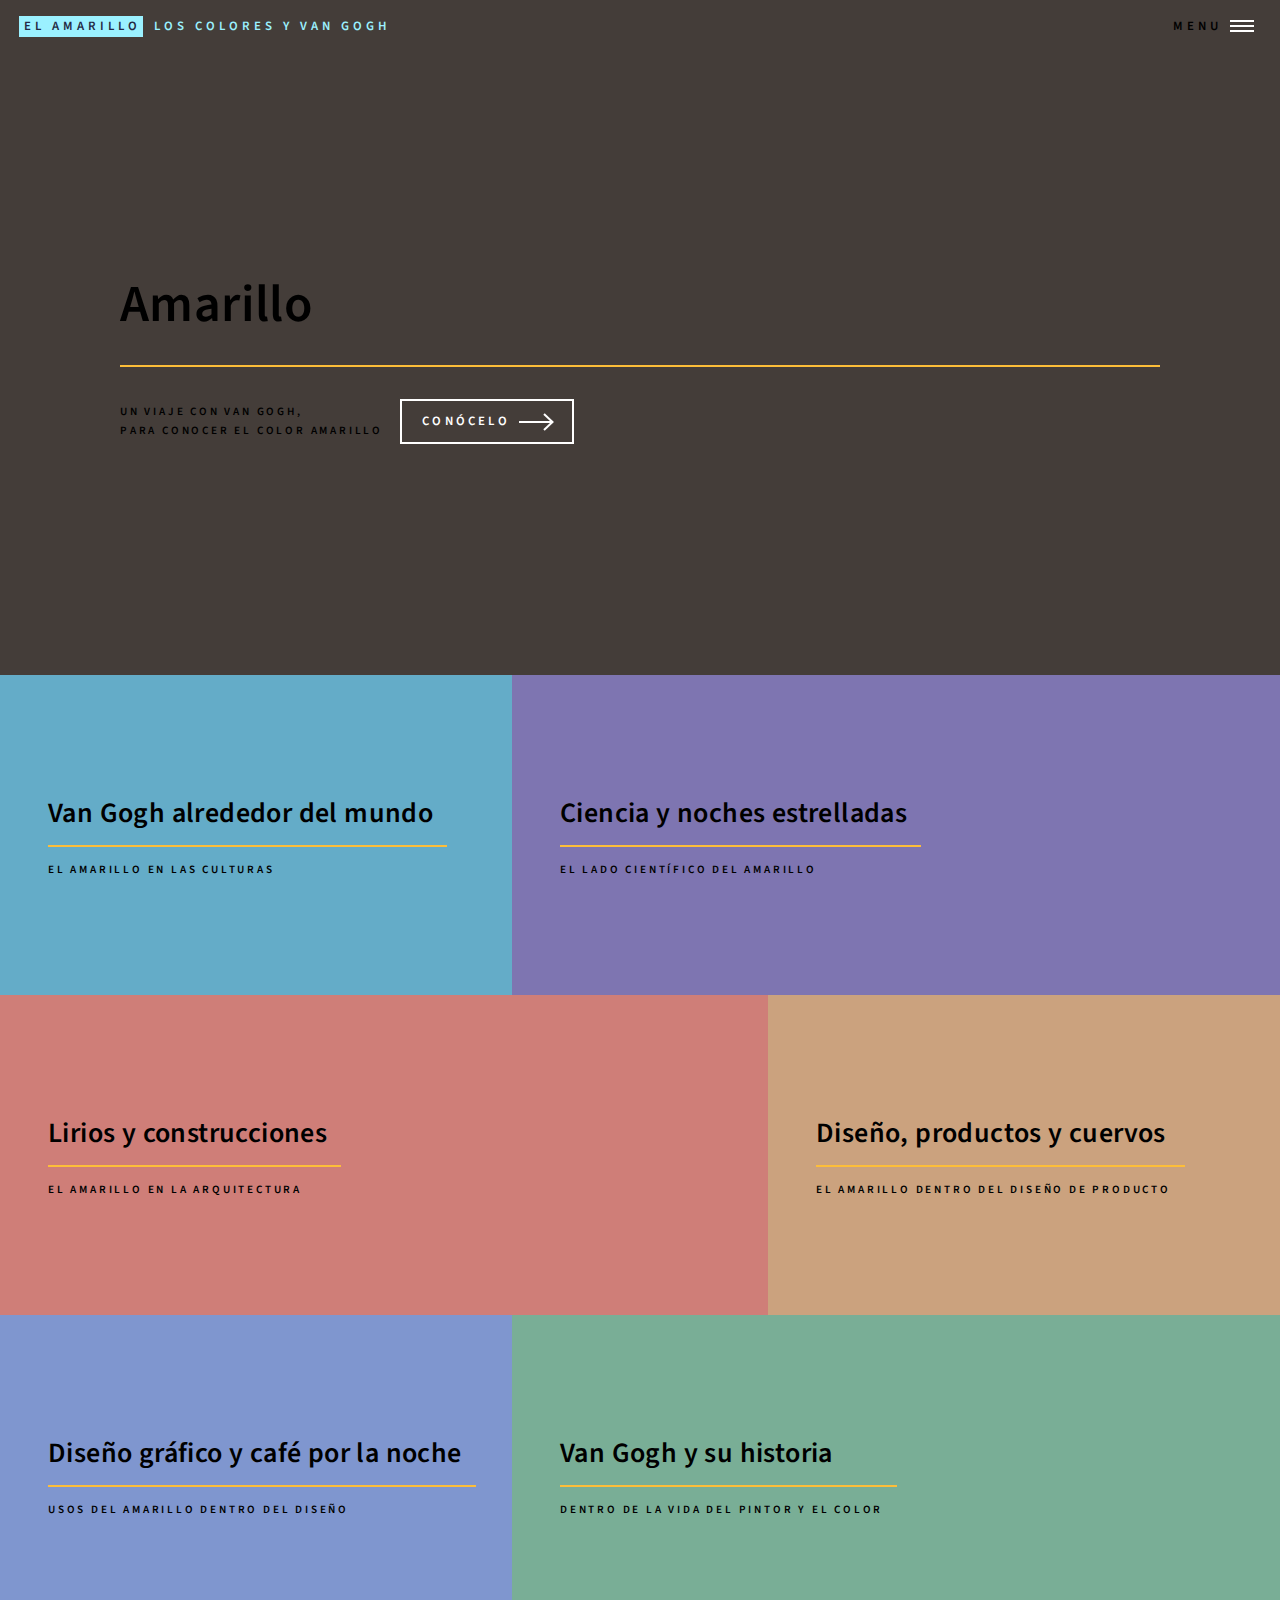
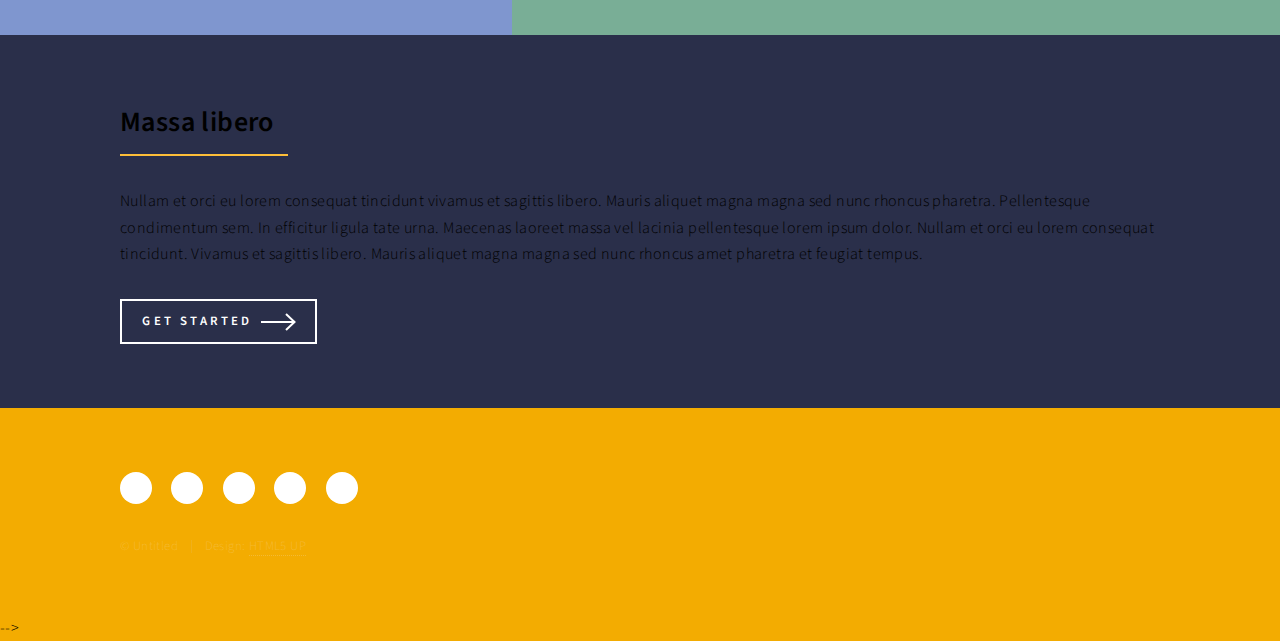
==== index.html @ 5a064a86 "Update index.html" ====
<!DOCTYPE HTML>
<!--
	Forty by HTML5 UP
	html5up.net | @ajlkn
	Free for personal and commercial use under the CCA 3.0 license (html5up.net/license)
-->
<html>
	<head>
		<title>Amarillo</title>
		<meta charset="utf-8" />
		<meta name="viewport" content="width=device-width, initial-scale=1, user-scalable=no" />
		<link rel="stylesheet" href="main.css" />
		<noscript><link rel="stylesheet" href="noscript.css" /></noscript>
	</head>
	<body class="is-preload">

		<!-- Wrapper -->
			<div id="wrapper">

				<!-- Header -->
					<header id="header" class="alt">
						<a href="index.html" class="logo"><strong>El amarillo</strong> <span>los colores y Van Gogh</span></a>
						<nav>
							<a href="#menu">Menu</a>
						</nav>
					</header>

				<!-- Menu -->
					<nav id="menu">
						<ul class="links">
							<li><a href="index.html">Home</a></li>
							<li><a href="landing.html">Landing</a></li>
							<li><a href="generic.html">Generic</a></li>
							<li><a href="elements.html">Elements</a></li>
						</ul>
						<ul class="actions stacked">
							<li><a href="#" class="button primary fit">Get Started</a></li>
							<li><a href="#" class="button fit">Log In</a></li>
						</ul>
					</nav>

				<!-- Banner -->
					<section id="banner" class="major">
						<div class="inner">
							<header class="major">
								<h1>Amarillo</h1>
							</header>
							<div class="content">
								<p>Un viaje con Van Gogh,<br />
								para conocer el color amarillo</p>
								<ul class="actions">
									<li><a href="#one" class="button next scrolly">Con&oacute;celo</a></li>
								</ul>
							</div>
						</div>
					</section>

				<!-- Main -->
					<div id="main">

						<!-- One -->
							<section id="one" class="tiles">
								<article>
									<span class="image">
										<img src="van goh 1.jpg" alt="" />
									</span>
									<header class="major">
										<h3><a href="cultura.html" class="link">Van Gogh alrededor del mundo</a></h3>
										<p>El amarillo en las culturas</p>
									</header>
								</article>
								<article>
									<span class="image">
										<img src="pic02.jpg" alt="" />
									</span>
									<header class="major">
										<h3><a href="landing.html" class="link">Ciencia y noches estrelladas</a></h3>
										<p>El lado científico del amarillo</p>
									</header>
								</article>
								<article>
									<span class="image">
										<img src="pic03.jpg" alt="" />
									</span>
									<header class="major">
										<h3><a href="arquitectura.html" class="link">Lirios y construcciones</a></h3>
										<p>El amarillo en la arquitectura</p>
									</header>
								</article>
								<article>
									<span class="image">
										<img src="images/pic04.jpg" alt="" />
									</span>
									<header class="major">
										<h3><a href="landing.html" class="link">Diseño, productos y cuervos</a></h3>
										<p>El amarillo dentro del diseño de producto</p>
									</header>
								</article>
								<article>
									<span class="image">
										<img src="van goh 1.jpg" alt="" />
									</span>
									<header class="major">
										<h3><a href="landing.html" class="link">Diseño gr&aacute;fico y caf&eacute; por la noche</a></h3>
										<p>Usos del amarillo dentro del diseño</p>
									</header>
								</article>
								<article>
									<span class="image">
										<img src="pic06.jpg" alt="" />
									</span>
									<header class="major">
										<h3><a href="landing.html" class="link">Van Gogh y su historia</a></h3>
										<p>Dentro de la vida del pintor y el color</p>
									</header>
								</article>
							</section>

						<!-- Two -->
							<section id="two">
								<div class="inner">
									<header class="major">
										<h2>Massa libero</h2>
									</header>
									<p>Nullam et orci eu lorem consequat tincidunt vivamus et sagittis libero. Mauris aliquet magna magna sed nunc rhoncus pharetra. Pellentesque condimentum sem. In efficitur ligula tate urna. Maecenas laoreet massa vel lacinia pellentesque lorem ipsum dolor. Nullam et orci eu lorem consequat tincidunt. Vivamus et sagittis libero. Mauris aliquet magna magna sed nunc rhoncus amet pharetra et feugiat tempus.</p>
									<ul class="actions">
										<li><a href="landing.html" class="button next">Get Started</a></li>
									</ul>
								</div>
							</section>

					</div>

				<!-- Contact 
					<section id="contact">
						<div class="inner">
							<section>
								<form method="post" action="#">
									<div class="fields">
										<div class="field half">
											<label for="name">Name</label>
											<input type="text" name="name" id="name" />
										</div>
										<div class="field half">
											<label for="email">Email</label>
											<input type="text" name="email" id="email" />
										</div>
										<div class="field">
											<label for="message">Message</label>
											<textarea name="message" id="message" rows="6"></textarea>
										</div>
									</div>
									<ul class="actions">
										<li><input type="submit" value="Send Message" class="primary" /></li>
										<li><input type="reset" value="Clear" /></li>
									</ul>
								</form>
							</section>
							<section class="split">
								<section>
									<div class="contact-method">
										<span class="icon solid alt fa-envelope"></span>
										<h3>Email</h3>
										<a href="#">information@untitled.tld</a>
									</div>
								</section>
								<section>
									<div class="contact-method">
										<span class="icon solid alt fa-phone"></span>
										<h3>Phone</h3>
										<span>(000) 000-0000 x12387</span>
									</div>
								</section>
								<section>
									<div class="contact-method">
										<span class="icon solid alt fa-home"></span>
										<h3>Address</h3>
										<span>1234 Somewhere Road #5432<br />
										Nashville, TN 00000<br />
										United States of America</span>
									</div>
								</section>
							</section>
						</div>
					</section>

				<!-- Footer -->
					<footer id="footer">
						<div class="inner">
							<ul class="icons">
								<li><a href="#" class="icon brands alt fa-twitter"><span class="label">Twitter</span></a></li>
								<li><a href="#" class="icon brands alt fa-facebook-f"><span class="label">Facebook</span></a></li>
								<li><a href="#" class="icon brands alt fa-instagram"><span class="label">Instagram</span></a></li>
								<li><a href="#" class="icon brands alt fa-github"><span class="label">GitHub</span></a></li>
								<li><a href="#" class="icon brands alt fa-linkedin-in"><span class="label">LinkedIn</span></a></li>
							</ul>
							<ul class="copyright">
								<li>&copy; Untitled</li><li>Design: <a href="https://html5up.net">HTML5 UP</a></li>
							</ul>
						</div>
					</footer>

			</div> -->

		<!-- Scripts -->
			<script src="jquery.min.js"></script>
			<script src="jquery.scrolly.min.js"></script>
			<script src="jquery.scrollex.min.js"></script>
			<script src="browser.min.js"></script>
			<script src="breakpoints.min.js"></script>
			<script src="util.js"></script>
			<script src="main.js"></script>

	</body>
</html>
---- main.css ----
@import url(fontawesome-all.min.css);
@import url("https://fonts.googleapis.com/css?family=Source+Sans+Pro:300,300italic,600,600italic");

/*
	Forty by HTML5 UP
	html5up.net | @ajlkn
	Free for personal and commercial use under the CCA 3.0 license (html5up.net/license)
*/

html, body, div, span, applet, object,
iframe, h1, h2, h3, h4, h5, h6, p, blockquote,
pre, a, abbr, acronym, address, big, cite,
code, del, dfn, em, img, ins, kbd, q, s, samp,
small, strike, strong, sub, sup, tt, var, b,
u, i, center, dl, dt, dd, ol, ul, li, fieldset,
form, label, legend, table, caption, tbody,
tfoot, thead, tr, th, td, article, aside,
canvas, details, embed, figure, figcaption,
footer, header, hgroup, menu, nav, output, ruby,
section, summary, time, mark, audio, video {
	margin: 0;
	padding: 0;
	border: 0;
	font-size: 100%;
	font: inherit;
	vertical-align: baseline;}

article, aside, details, figcaption, figure,
footer, header, hgroup, menu, nav, section {
	display: block;}

body {
	line-height: 1;
}

ol, ul {
	list-style: none;
}

blockquote, q {
	quotes: none;
}

	blockquote:before, blockquote:after, q:before, q:after {
		content: '';
		content: none;
	}

table {
	border-collapse: collapse;
	border-spacing: 0;
}

body {
	-webkit-text-size-adjust: none;
}

mark {
	background-color: transparent;
	color: inherit;
}

input::-moz-focus-inner {
	border: 0;
	padding: 0;
}

input, select, textarea {
	-moz-appearance: none;
	-webkit-appearance: none;
	-ms-appearance: none;
	appearance: none;
}

/* Basic */

	@-ms-viewport {
		width: device-width;
	}

	body {
		-ms-overflow-style: scrollbar;
	}

	@media screen and (max-width: 480px) {

		html, body {
			min-width: 320px;
		}

	}

	html {
		box-sizing: border-box;
	}

	*, *:before, *:after {
		box-sizing: inherit;
	}

	body {
		background: #f3ac01;
	}

		body.is-preload *, body.is-preload *:before, body.is-preload *:after {
			-moz-animation: none !important;
			-webkit-animation: none !important;
			-ms-animation: none !important;
			animation: none !important;
			-moz-transition: none !important;
			-webkit-transition: none !important;
			-ms-transition: none !important;
			transition: none !important;
		}

/* Type */

	body, input, select, textarea {
		color: #000000;
		font-family: "Source Sans Pro", Helvetica, sans-serif;
		font-size: 17pt;
		font-weight: 300;
		letter-spacing: 0.025em;
		line-height: 1.65;
	}

		@media screen and (max-width: 1680px) {

			body, input, select, textarea {
				font-size: 14pt;
			}

		}

		@media screen and (max-width: 1280px) {

			body, input, select, textarea {
				font-size: 12pt;
			}

		}

		@media screen and (max-width: 360px) {

			body, input, select, textarea {
				font-size: 11pt;
			}

		}

	a {
		-moz-transition: color 0.2s ease-in-out, border-bottom-color 0.2s ease-in-out;
		-webkit-transition: color 0.2s ease-in-out, border-bottom-color 0.2s ease-in-out;
		-ms-transition: color 0.2s ease-in-out, border-bottom-color 0.2s ease-in-out;
		transition: color 0.2s ease-in-out, border-bottom-color 0.2s ease-in-out;
		border-bottom: dotted 1px;
		color: inherit;
		text-decoration: none;
	}

		a:hover {
			border-bottom-color: transparent;
			color: #9bf1ff !important;
		}

		a:active {
			color: #53e3fb !important;
		}

	strong, b {
		color: #000000;
		font-weight: 600;
	}

	em, i {
		font-style: italic;
	}

	p {
		margin: 0 0 2em 0;
	}

	h1, h2, h3, h4, h5, h6 {
		color: #000000;
		font-weight: 600;
		line-height: 1.65;
		margin: 0 0 1em 0;
	}

		h1 a, h2 a, h3 a, h4 a, h5 a, h6 a {
			color: inherit;
			border-bottom: 0;
		}

	h1 {
		font-size: 2.5em;
	}

	h2 {
		font-size: 1.75em;
	}

	h3 {
		font-size: 1.35em;
	}

	h4 {
		font-size: 1.1em;
	}

	h5 {
		font-size: 0.9em;
	}

	h6 {
		font-size: 0.7em;
	}

	@media screen and (max-width: 736px) {

		h1 {
			font-size: 2em;
		}

		h2 {
			font-size: 1.5em;
		}

		h3 {
			font-size: 1.25em;
		}

	}

	sub {
		font-size: 0.8em;
		position: relative;
		top: 0.5em;
	}

	sup {
		font-size: 0.8em;
		position: relative;
		top: -0.5em;
	}

	blockquote {
		border-left: solid 4px rgba(212, 212, 255, 0.1);
		font-style: italic;
		margin: 0 0 2em 0;
		padding: 0.5em 0 0.5em 2em;
	}

	code {
		background: #ffee32;
		font-family: "Courier New", monospace;
		font-size: 0.9em;
		margin: 0 0.25em;
		padding: 0.25em 0.65em;
	}

	pre {
		-webkit-overflow-scrolling: touch;
		font-family: "Courier New", monospace;
		font-size: 0.9em;
		margin: 0 0 2em 0;
	}

		pre code {
			display: block;
			line-height: 1.75;
			padding: 1em 1.5em;
			overflow-x: auto;
		}

	hr {
		border: 0;
		border-bottom: #000000;
		margin: 2em 0;
	}

		hr.major {
			margin: 3em 0;
		}

	.align-left {
		text-align: left;
	}

	.align-center {
		text-align: center;
	}

	.align-right {
		text-align: right;
	}

/* Row */

	.row {
		display: flex;
		flex-wrap: wrap;
		box-sizing: border-box;
		align-items: stretch;
	}

		.row > * {
			box-sizing: border-box;
		}

		.row.gtr-uniform > * > :last-child {
			margin-bottom: 0;
		}

		.row.aln-left {
			justify-content: flex-start;
		}

		.row.aln-center {
			justify-content: center;
		}

		.row.aln-right {
			justify-content: flex-end;
		}

		.row.aln-top {
			align-items: flex-start;
		}

		.row.aln-middle {
			align-items: center;
		}

		.row.aln-bottom {
			align-items: flex-end;
		}

		.row > .imp {
			order: -1;
		}

		.row > .col-1 {
			width: 8.33333%;
		}

		.row > .off-1 {
			margin-left: 8.33333%;
		}

		.row > .col-2 {
			width: 16.66667%;
		}

		.row > .off-2 {
			margin-left: 16.66667%;
		}

		.row > .col-3 {
			width: 25%;
		}

		.row > .off-3 {
			margin-left: 25%;
		}

		.row > .col-4 {
			width: 33.33333%;
		}

		.row > .off-4 {
			margin-left: 33.33333%;
		}

		.row > .col-5 {
			width: 41.66667%;
		}

		.row > .off-5 {
			margin-left: 41.66667%;
		}

		.row > .col-6 {
			width: 50%;
		}

		.row > .off-6 {
			margin-left: 50%;
		}

		.row > .col-7 {
			width: 58.33333%;
		}

		.row > .off-7 {
			margin-left: 58.33333%;
		}

		.row > .col-8 {
			width: 66.66667%;
		}

		.row > .off-8 {
			margin-left: 66.66667%;
		}

		.row > .col-9 {
			width: 75%;
		}

		.row > .off-9 {
			margin-left: 75%;
		}

		.row > .col-10 {
			width: 83.33333%;
		}

		.row > .off-10 {
			margin-left: 83.33333%;
		}

		.row > .col-11 {
			width: 91.66667%;
		}

		.row > .off-11 {
			margin-left: 91.66667%;
		}

		.row > .col-12 {
			width: 100%;
		}

		.row > .off-12 {
			margin-left: 100%;
		}

		.row.gtr-0 {
			margin-top: 0;
			margin-left: 0em;
		}

			.row.gtr-0 > * {
				padding: 0 0 0 0em;
			}

			.row.gtr-0.gtr-uniform {
				margin-top: 0em;
			}

				.row.gtr-0.gtr-uniform > * {
					padding-top: 0em;
				}

		.row.gtr-25 {
			margin-top: 0;
			margin-left: -0.5em;
		}

			.row.gtr-25 > * {
				padding: 0 0 0 0.5em;
			}

			.row.gtr-25.gtr-uniform {
				margin-top: -0.5em;
			}

				.row.gtr-25.gtr-uniform > * {
					padding-top: 0.5em;
				}

		.row.gtr-50 {
			margin-top: 0;
			margin-left: -1em;
		}

			.row.gtr-50 > * {
				padding: 0 0 0 1em;
			}

			.row.gtr-50.gtr-uniform {
				margin-top: -1em;
			}

				.row.gtr-50.gtr-uniform > * {
					padding-top: 1em;
				}

		.row {
			margin-top: 0;
			margin-left: -2em;
		}

			.row > * {
				padding: 0 0 0 2em;
			}

			.row.gtr-uniform {
				margin-top: -2em;
			}

				.row.gtr-uniform > * {
					padding-top: 2em;
				}

		.row.gtr-150 {
			margin-top: 0;
			margin-left: -3em;
		}

			.row.gtr-150 > * {
				padding: 0 0 0 3em;
			}

			.row.gtr-150.gtr-uniform {
				margin-top: -3em;
			}

				.row.gtr-150.gtr-uniform > * {
					padding-top: 3em;
				}

		.row.gtr-200 {
			margin-top: 0;
			margin-left: -4em;
		}

			.row.gtr-200 > * {
				padding: 0 0 0 4em;
			}

			.row.gtr-200.gtr-uniform {
				margin-top: -4em;
			}

				.row.gtr-200.gtr-uniform > * {
					padding-top: 4em;
				}

		@media screen and (max-width: 1680px) {

			.row {
				display: flex;
				flex-wrap: wrap;
				box-sizing: border-box;
				align-items: stretch;
			}

				.row > * {
					box-sizing: border-box;
				}

				.row.gtr-uniform > * > :last-child {
					margin-bottom: 0;
				}

				.row.aln-left {
					justify-content: flex-start;
				}

				.row.aln-center {
					justify-content: center;
				}

				.row.aln-right {
					justify-content: flex-end;
				}

				.row.aln-top {
					align-items: flex-start;
				}

				.row.aln-middle {
					align-items: center;
				}

				.row.aln-bottom {
					align-items: flex-end;
				}

				.row > .imp-xlarge {
					order: -1;
				}

				.row > .col-1-xlarge {
					width: 8.33333%;
				}

				.row > .off-1-xlarge {
					margin-left: 8.33333%;
				}

				.row > .col-2-xlarge {
					width: 16.66667%;
				}

				.row > .off-2-xlarge {
					margin-left: 16.66667%;
				}

				.row > .col-3-xlarge {
					width: 25%;
				}

				.row > .off-3-xlarge {
					margin-left: 25%;
				}

				.row > .col-4-xlarge {
					width: 33.33333%;
				}

				.row > .off-4-xlarge {
					margin-left: 33.33333%;
				}

				.row > .col-5-xlarge {
					width: 41.66667%;
				}

				.row > .off-5-xlarge {
					margin-left: 41.66667%;
				}

				.row > .col-6-xlarge {
					width: 50%;
				}

				.row > .off-6-xlarge {
					margin-left: 50%;
				}

				.row > .col-7-xlarge {
					width: 58.33333%;
				}

				.row > .off-7-xlarge {
					margin-left: 58.33333%;
				}

				.row > .col-8-xlarge {
					width: 66.66667%;
				}

				.row > .off-8-xlarge {
					margin-left: 66.66667%;
				}

				.row > .col-9-xlarge {
					width: 75%;
				}

				.row > .off-9-xlarge {
					margin-left: 75%;
				}

				.row > .col-10-xlarge {
					width: 83.33333%;
				}

				.row > .off-10-xlarge {
					margin-left: 83.33333%;
				}

				.row > .col-11-xlarge {
					width: 91.66667%;
				}

				.row > .off-11-xlarge {
					margin-left: 91.66667%;
				}

				.row > .col-12-xlarge {
					width: 100%;
				}

				.row > .off-12-xlarge {
					margin-left: 100%;
				}

				.row.gtr-0 {
					margin-top: 0;
					margin-left: 0em;
				}

					.row.gtr-0 > * {
						padding: 0 0 0 0em;
					}

					.row.gtr-0.gtr-uniform {
						margin-top: 0em;
					}

						.row.gtr-0.gtr-uniform > * {
							padding-top: 0em;
						}

				.row.gtr-25 {
					margin-top: 0;
					margin-left: -0.5em;
				}

					.row.gtr-25 > * {
						padding: 0 0 0 0.5em;
					}

					.row.gtr-25.gtr-uniform {
						margin-top: -0.5em;
					}

						.row.gtr-25.gtr-uniform > * {
							padding-top: 0.5em;
						}

				.row.gtr-50 {
					margin-top: 0;
					margin-left: -1em;
				}

					.row.gtr-50 > * {
						padding: 0 0 0 1em;
					}

					.row.gtr-50.gtr-uniform {
						margin-top: -1em;
					}

						.row.gtr-50.gtr-uniform > * {
							padding-top: 1em;
						}

				.row {
					margin-top: 0;
					margin-left: -2em;
				}

					.row > * {
						padding: 0 0 0 2em;
					}

					.row.gtr-uniform {
						margin-top: -2em;
					}

						.row.gtr-uniform > * {
							padding-top: 2em;
						}

				.row.gtr-150 {
					margin-top: 0;
					margin-left: -3em;
				}

					.row.gtr-150 > * {
						padding: 0 0 0 3em;
					}

					.row.gtr-150.gtr-uniform {
						margin-top: -3em;
					}

						.row.gtr-150.gtr-uniform > * {
							padding-top: 3em;
						}

				.row.gtr-200 {
					margin-top: 0;
					margin-left: -4em;
				}

					.row.gtr-200 > * {
						padding: 0 0 0 4em;
					}

					.row.gtr-200.gtr-uniform {
						margin-top: -4em;
					}

						.row.gtr-200.gtr-uniform > * {
							padding-top: 4em;
						}

		}

		@media screen and (max-width: 1280px) {

			.row {
				display: flex;
				flex-wrap: wrap;
				box-sizing: border-box;
				align-items: stretch;
			}

				.row > * {
					box-sizing: border-box;
				}

				.row.gtr-uniform > * > :last-child {
					margin-bottom: 0;
				}

				.row.aln-left {
					justify-content: flex-start;
				}

				.row.aln-center {
					justify-content: center;
				}

				.row.aln-right {
					justify-content: flex-end;
				}

				.row.aln-top {
					align-items: flex-start;
				}

				.row.aln-middle {
					align-items: center;
				}

				.row.aln-bottom {
					align-items: flex-end;
				}

				.row > .imp-large {
					order: -1;
				}

				.row > .col-1-large {
					width: 8.33333%;
				}

				.row > .off-1-large {
					margin-left: 8.33333%;
				}

				.row > .col-2-large {
					width: 16.66667%;
				}

				.row > .off-2-large {
					margin-left: 16.66667%;
				}

				.row > .col-3-large {
					width: 25%;
				}

				.row > .off-3-large {
					margin-left: 25%;
				}

				.row > .col-4-large {
					width: 33.33333%;
				}

				.row > .off-4-large {
					margin-left: 33.33333%;
				}

				.row > .col-5-large {
					width: 41.66667%;
				}

				.row > .off-5-large {
					margin-left: 41.66667%;
				}

				.row > .col-6-large {
					width: 50%;
				}

				.row > .off-6-large {
					margin-left: 50%;
				}

				.row > .col-7-large {
					width: 58.33333%;
				}

				.row > .off-7-large {
					margin-left: 58.33333%;
				}

				.row > .col-8-large {
					width: 66.66667%;
				}

				.row > .off-8-large {
					margin-left: 66.66667%;
				}

				.row > .col-9-large {
					width: 75%;
				}

				.row > .off-9-large {
					margin-left: 75%;
				}

				.row > .col-10-large {
					width: 83.33333%;
				}

				.row > .off-10-large {
					margin-left: 83.33333%;
				}

				.row > .col-11-large {
					width: 91.66667%;
				}

				.row > .off-11-large {
					margin-left: 91.66667%;
				}

				.row > .col-12-large {
					width: 100%;
				}

				.row > .off-12-large {
					margin-left: 100%;
				}

				.row.gtr-0 {
					margin-top: 0;
					margin-left: 0em;
				}

					.row.gtr-0 > * {
						padding: 0 0 0 0em;
					}

					.row.gtr-0.gtr-uniform {
						margin-top: 0em;
					}

						.row.gtr-0.gtr-uniform > * {
							padding-top: 0em;
						}

				.row.gtr-25 {
					margin-top: 0;
					margin-left: -0.375em;
				}

					.row.gtr-25 > * {
						padding: 0 0 0 0.375em;
					}

					.row.gtr-25.gtr-uniform {
						margin-top: -0.375em;
					}

						.row.gtr-25.gtr-uniform > * {
							padding-top: 0.375em;
						}

				.row.gtr-50 {
					margin-top: 0;
					margin-left: -0.75em;
				}

					.row.gtr-50 > * {
						padding: 0 0 0 0.75em;
					}

					.row.gtr-50.gtr-uniform {
						margin-top: -0.75em;
					}

						.row.gtr-50.gtr-uniform > * {
							padding-top: 0.75em;
						}

				.row {
					margin-top: 0;
					margin-left: -1.5em;
				}

					.row > * {
						padding: 0 0 0 1.5em;
					}

					.row.gtr-uniform {
						margin-top: -1.5em;
					}

						.row.gtr-uniform > * {
							padding-top: 1.5em;
						}

				.row.gtr-150 {
					margin-top: 0;
					margin-left: -2.25em;
				}

					.row.gtr-150 > * {
						padding: 0 0 0 2.25em;
					}

					.row.gtr-150.gtr-uniform {
						margin-top: -2.25em;
					}

						.row.gtr-150.gtr-uniform > * {
							padding-top: 2.25em;
						}

				.row.gtr-200 {
					margin-top: 0;
					margin-left: -3em;
				}

					.row.gtr-200 > * {
						padding: 0 0 0 3em;
					}

					.row.gtr-200.gtr-uniform {
						margin-top: -3em;
					}

						.row.gtr-200.gtr-uniform > * {
							padding-top: 3em;
						}

		}

		@media screen and (max-width: 980px) {

			.row {
				display: flex;
				flex-wrap: wrap;
				box-sizing: border-box;
				align-items: stretch;
			}

				.row > * {
					box-sizing: border-box;
				}

				.row.gtr-uniform > * > :last-child {
					margin-bottom: 0;
				}

				.row.aln-left {
					justify-content: flex-start;
				}

				.row.aln-center {
					justify-content: center;
				}

				.row.aln-right {
					justify-content: flex-end;
				}

				.row.aln-top {
					align-items: flex-start;
				}

				.row.aln-middle {
					align-items: center;
				}

				.row.aln-bottom {
					align-items: flex-end;
				}

				.row > .imp-medium {
					order: -1;
				}

				.row > .col-1-medium {
					width: 8.33333%;
				}

				.row > .off-1-medium {
					margin-left: 8.33333%;
				}

				.row > .col-2-medium {
					width: 16.66667%;
				}

				.row > .off-2-medium {
					margin-left: 16.66667%;
				}

				.row > .col-3-medium {
					width: 25%;
				}

				.row > .off-3-medium {
					margin-left: 25%;
				}

				.row > .col-4-medium {
					width: 33.33333%;
				}

				.row > .off-4-medium {
					margin-left: 33.33333%;
				}

				.row > .col-5-medium {
					width: 41.66667%;
				}

				.row > .off-5-medium {
					margin-left: 41.66667%;
				}

				.row > .col-6-medium {
					width: 50%;
				}

				.row > .off-6-medium {
					margin-left: 50%;
				}

				.row > .col-7-medium {
					width: 58.33333%;
				}

				.row > .off-7-medium {
					margin-left: 58.33333%;
				}

				.row > .col-8-medium {
					width: 66.66667%;
				}

				.row > .off-8-medium {
					margin-left: 66.66667%;
				}

				.row > .col-9-medium {
					width: 75%;
				}

				.row > .off-9-medium {
					margin-left: 75%;
				}

				.row > .col-10-medium {
					width: 83.33333%;
				}

				.row > .off-10-medium {
					margin-left: 83.33333%;
				}

				.row > .col-11-medium {
					width: 91.66667%;
				}

				.row > .off-11-medium {
					margin-left: 91.66667%;
				}

				.row > .col-12-medium {
					width: 100%;
				}

				.row > .off-12-medium {
					margin-left: 100%;
				}

				.row.gtr-0 {
					margin-top: 0;
					margin-left: 0em;
				}

					.row.gtr-0 > * {
						padding: 0 0 0 0em;
					}

					.row.gtr-0.gtr-uniform {
						margin-top: 0em;
					}

						.row.gtr-0.gtr-uniform > * {
							padding-top: 0em;
						}

				.row.gtr-25 {
					margin-top: 0;
					margin-left: -0.375em;
				}

					.row.gtr-25 > * {
						padding: 0 0 0 0.375em;
					}

					.row.gtr-25.gtr-uniform {
						margin-top: -0.375em;
					}

						.row.gtr-25.gtr-uniform > * {
							padding-top: 0.375em;
						}

				.row.gtr-50 {
					margin-top: 0;
					margin-left: -0.75em;
				}

					.row.gtr-50 > * {
						padding: 0 0 0 0.75em;
					}

					.row.gtr-50.gtr-uniform {
						margin-top: -0.75em;
					}

						.row.gtr-50.gtr-uniform > * {
							padding-top: 0.75em;
						}

				.row {
					margin-top: 0;
					margin-left: -1.5em;
				}

					.row > * {
						padding: 0 0 0 1.5em;
					}

					.row.gtr-uniform {
						margin-top: -1.5em;
					}

						.row.gtr-uniform > * {
							padding-top: 1.5em;
						}

				.row.gtr-150 {
					margin-top: 0;
					margin-left: -2.25em;
				}

					.row.gtr-150 > * {
						padding: 0 0 0 2.25em;
					}

					.row.gtr-150.gtr-uniform {
						margin-top: -2.25em;
					}

						.row.gtr-150.gtr-uniform > * {
							padding-top: 2.25em;
						}

				.row.gtr-200 {
					margin-top: 0;
					margin-left: -3em;
				}

					.row.gtr-200 > * {
						padding: 0 0 0 3em;
					}

					.row.gtr-200.gtr-uniform {
						margin-top: -3em;
					}

						.row.gtr-200.gtr-uniform > * {
							padding-top: 3em;
						}

		}

		@media screen and (max-width: 736px) {

			.row {
				display: flex;
				flex-wrap: wrap;
				box-sizing: border-box;
				align-items: stretch;
			}

				.row > * {
					box-sizing: border-box;
				}

				.row.gtr-uniform > * > :last-child {
					margin-bottom: 0;
				}

				.row.aln-left {
					justify-content: flex-start;
				}

				.row.aln-center {
					justify-content: center;
				}

				.row.aln-right {
					justify-content: flex-end;
				}

				.row.aln-top {
					align-items: flex-start;
				}

				.row.aln-middle {
					align-items: center;
				}

				.row.aln-bottom {
					align-items: flex-end;
				}

				.row > .imp-small {
					order: -1;
				}

				.row > .col-1-small {
					width: 8.33333%;
				}

				.row > .off-1-small {
					margin-left: 8.33333%;
				}

				.row > .col-2-small {
					width: 16.66667%;
				}

				.row > .off-2-small {
					margin-left: 16.66667%;
				}

				.row > .col-3-small {
					width: 25%;
				}

				.row > .off-3-small {
					margin-left: 25%;
				}

				.row > .col-4-small {
					width: 33.33333%;
				}

				.row > .off-4-small {
					margin-left: 33.33333%;
				}

				.row > .col-5-small {
					width: 41.66667%;
				}

				.row > .off-5-small {
					margin-left: 41.66667%;
				}

				.row > .col-6-small {
					width: 50%;
				}

				.row > .off-6-small {
					margin-left: 50%;
				}

				.row > .col-7-small {
					width: 58.33333%;
				}

				.row > .off-7-small {
					margin-left: 58.33333%;
				}

				.row > .col-8-small {
					width: 66.66667%;
				}

				.row > .off-8-small {
					margin-left: 66.66667%;
				}

				.row > .col-9-small {
					width: 75%;
				}

				.row > .off-9-small {
					margin-left: 75%;
				}

				.row > .col-10-small {
					width: 83.33333%;
				}

				.row > .off-10-small {
					margin-left: 83.33333%;
				}

				.row > .col-11-small {
					width: 91.66667%;
				}

				.row > .off-11-small {
					margin-left: 91.66667%;
				}

				.row > .col-12-small {
					width: 100%;
				}

				.row > .off-12-small {
					margin-left: 100%;
				}

				.row.gtr-0 {
					margin-top: 0;
					margin-left: 0em;
				}

					.row.gtr-0 > * {
						padding: 0 0 0 0em;
					}

					.row.gtr-0.gtr-uniform {
						margin-top: 0em;
					}

						.row.gtr-0.gtr-uniform > * {
							padding-top: 0em;
						}

				.row.gtr-25 {
					margin-top: 0;
					margin-left: -0.3125em;
				}

					.row.gtr-25 > * {
						padding: 0 0 0 0.3125em;
					}

					.row.gtr-25.gtr-uniform {
						margin-top: -0.3125em;
					}

						.row.gtr-25.gtr-uniform > * {
							padding-top: 0.3125em;
						}

				.row.gtr-50 {
					margin-top: 0;
					margin-left: -0.625em;
				}

					.row.gtr-50 > * {
						padding: 0 0 0 0.625em;
					}

					.row.gtr-50.gtr-uniform {
						margin-top: -0.625em;
					}

						.row.gtr-50.gtr-uniform > * {
							padding-top: 0.625em;
						}

				.row {
					margin-top: 0;
					margin-left: -1.25em;
				}

					.row > * {
						padding: 0 0 0 1.25em;
					}

					.row.gtr-uniform {
						margin-top: -1.25em;
					}

						.row.gtr-uniform > * {
							padding-top: 1.25em;
						}

				.row.gtr-150 {
					margin-top: 0;
					margin-left: -1.875em;
				}

					.row.gtr-150 > * {
						padding: 0 0 0 1.875em;
					}

					.row.gtr-150.gtr-uniform {
						margin-top: -1.875em;
					}

						.row.gtr-150.gtr-uniform > * {
							padding-top: 1.875em;
						}

				.row.gtr-200 {
					margin-top: 0;
					margin-left: -2.5em;
				}

					.row.gtr-200 > * {
						padding: 0 0 0 2.5em;
					}

					.row.gtr-200.gtr-uniform {
						margin-top: -2.5em;
					}

						.row.gtr-200.gtr-uniform > * {
							padding-top: 2.5em;
						}

		}

		@media screen and (max-width: 480px) {

			.row {
				display: flex;
				flex-wrap: wrap;
				box-sizing: border-box;
				align-items: stretch;
			}

				.row > * {
					box-sizing: border-box;
				}

				.row.gtr-uniform > * > :last-child {
					margin-bottom: 0;
				}

				.row.aln-left {
					justify-content: flex-start;
				}

				.row.aln-center {
					justify-content: center;
				}

				.row.aln-right {
					justify-content: flex-end;
				}

				.row.aln-top {
					align-items: flex-start;
				}

				.row.aln-middle {
					align-items: center;
				}

				.row.aln-bottom {
					align-items: flex-end;
				}

				.row > .imp-xsmall {
					order: -1;
				}

				.row > .col-1-xsmall {
					width: 8.33333%;
				}

				.row > .off-1-xsmall {
					margin-left: 8.33333%;
				}

				.row > .col-2-xsmall {
					width: 16.66667%;
				}

				.row > .off-2-xsmall {
					margin-left: 16.66667%;
				}

				.row > .col-3-xsmall {
					width: 25%;
				}

				.row > .off-3-xsmall {
					margin-left: 25%;
				}

				.row > .col-4-xsmall {
					width: 33.33333%;
				}

				.row > .off-4-xsmall {
					margin-left: 33.33333%;
				}

				.row > .col-5-xsmall {
					width: 41.66667%;
				}

				.row > .off-5-xsmall {
					margin-left: 41.66667%;
				}

				.row > .col-6-xsmall {
					width: 50%;
				}

				.row > .off-6-xsmall {
					margin-left: 50%;
				}

				.row > .col-7-xsmall {
					width: 58.33333%;
				}

				.row > .off-7-xsmall {
					margin-left: 58.33333%;
				}

				.row > .col-8-xsmall {
					width: 66.66667%;
				}

				.row > .off-8-xsmall {
					margin-left: 66.66667%;
				}

				.row > .col-9-xsmall {
					width: 75%;
				}

				.row > .off-9-xsmall {
					margin-left: 75%;
				}

				.row > .col-10-xsmall {
					width: 83.33333%;
				}

				.row > .off-10-xsmall {
					margin-left: 83.33333%;
				}

				.row > .col-11-xsmall {
					width: 91.66667%;
				}

				.row > .off-11-xsmall {
					margin-left: 91.66667%;
				}

				.row > .col-12-xsmall {
					width: 100%;
				}

				.row > .off-12-xsmall {
					margin-left: 100%;
				}

				.row.gtr-0 {
					margin-top: 0;
					margin-left: 0em;
				}

					.row.gtr-0 > * {
						padding: 0 0 0 0em;
					}

					.row.gtr-0.gtr-uniform {
						margin-top: 0em;
					}

						.row.gtr-0.gtr-uniform > * {
							padding-top: 0em;
						}

				.row.gtr-25 {
					margin-top: 0;
					margin-left: -0.3125em;
				}

					.row.gtr-25 > * {
						padding: 0 0 0 0.3125em;
					}

					.row.gtr-25.gtr-uniform {
						margin-top: -0.3125em;
					}

						.row.gtr-25.gtr-uniform > * {
							padding-top: 0.3125em;
						}

				.row.gtr-50 {
					margin-top: 0;
					margin-left: -0.625em;
				}

					.row.gtr-50 > * {
						padding: 0 0 0 0.625em;
					}

					.row.gtr-50.gtr-uniform {
						margin-top: -0.625em;
					}

						.row.gtr-50.gtr-uniform > * {
							padding-top: 0.625em;
						}

				.row {
					margin-top: 0;
					margin-left: -1.25em;
				}

					.row > * {
						padding: 0 0 0 1.25em;
					}

					.row.gtr-uniform {
						margin-top: -1.25em;
					}

						.row.gtr-uniform > * {
							padding-top: 1.25em;
						}

				.row.gtr-150 {
					margin-top: 0;
					margin-left: -1.875em;
				}

					.row.gtr-150 > * {
						padding: 0 0 0 1.875em;
					}

					.row.gtr-150.gtr-uniform {
						margin-top: -1.875em;
					}

						.row.gtr-150.gtr-uniform > * {
							padding-top: 1.875em;
						}

				.row.gtr-200 {
					margin-top: 0;
					margin-left: -2.5em;
				}

					.row.gtr-200 > * {
						padding: 0 0 0 2.5em;
					}

					.row.gtr-200.gtr-uniform {
						margin-top: -2.5em;
					}

						.row.gtr-200.gtr-uniform > * {
							padding-top: 2.5em;
						}

		}

/* Section/Article */

	section.special, article.special {
		text-align: center;
	}

	header.major {
		width: -moz-max-content;
		width: -webkit-max-content;
		width: -ms-max-content;
		width: max-content;
		margin-bottom: 2em;
	}

		header.major > :first-child {
			margin-bottom: 0;
			width: calc(100% + 0.5em);
		}

			header.major > :first-child:after {
				content: '';
				background-color: #fdbe39;
				display: block;
				height: 2px;
				margin: 0.325em 0 0.5em 0;
				width: 100%;
			}

		header.major > p {
			font-size: 0.7em;
			font-weight: 600;
			letter-spacing: 0.25em;
			margin-bottom: 0;
			text-transform: uppercase;
		}

		body.is-ie header.major > :first-child:after {
			max-width: 9em;
		}

		body.is-ie header.major > h1:after {
			max-width: 100% !important;
		}

	@media screen and (max-width: 736px) {

		header.major > p br {
			display: none;
		}

	}

/* Form */

	form {
		margin: 0 0 2em 0;
	}

		form > :last-child {
			margin-bottom: 0;
		}

		form > .fields {
			display: -moz-flex;
			display: -webkit-flex;
			display: -ms-flex;
			display: flex;
			-moz-flex-wrap: wrap;
			-webkit-flex-wrap: wrap;
			-ms-flex-wrap: wrap;
			flex-wrap: wrap;
			width: calc(100% + 3em);
			margin: -1.5em 0 2em -1.5em;
		}

			form > .fields > .field {
				-moz-flex-grow: 0;
				-webkit-flex-grow: 0;
				-ms-flex-grow: 0;
				flex-grow: 0;
				-moz-flex-shrink: 0;
				-webkit-flex-shrink: 0;
				-ms-flex-shrink: 0;
				flex-shrink: 0;
				padding: 1.5em 0 0 1.5em;
				width: calc(100% - 1.5em);
			}

				form > .fields > .field.half {
					width: calc(50% - 0.75em);
				}

				form > .fields > .field.third {
					width: calc(100%/3 - 0.5em);
				}

				form > .fields > .field.quarter {
					width: calc(25% - 0.375em);
				}

		@media screen and (max-width: 480px) {

			form > .fields {
				width: calc(100% + 3em);
				margin: -1.5em 0 2em -1.5em;
			}

				form > .fields > .field {
					padding: 1.5em 0 0 1.5em;
					width: calc(100% - 1.5em);
				}

					form > .fields > .field.half {
						width: calc(100% - 1.5em);
					}

					form > .fields > .field.third {
						width: calc(100% - 1.5em);
					}

					form > .fields > .field.quarter {
						width: calc(100% - 1.5em);
					}

		}

	label {
		color: #000000;
		display: block;
		font-size: 0.8em;
		font-weight: 600;
		letter-spacing: 0.25em;
		margin: 0 0 1em 0;
		text-transform: uppercase;
	}

	input[type="text"],
	input[type="password"],
	input[type="email"],
	input[type="tel"],
	input[type="search"],
	input[type="url"],
	select,
	textarea {
		-moz-appearance: none;
		-webkit-appearance: none;
		-ms-appearance: none;
		appearance: none;
		background: #fdbe39;
		border: none;
		border-radius: 0;
		color: inherit;
		display: block;
		outline: 0;
		padding: 0 1em;
		text-decoration: none;
		width: 100%;
	}

		input[type="text"]:invalid,
		input[type="password"]:invalid,
		input[type="email"]:invalid,
		input[type="tel"]:invalid,
		input[type="search"]:invalid,
		input[type="url"]:invalid,
		select:invalid,
		textarea:invalid {
			box-shadow: none;
		}

		input[type="text"]:focus,
		input[type="password"]:focus,
		input[type="email"]:focus,
		input[type="tel"]:focus,
		input[type="search"]:focus,
		input[type="url"]:focus,
		select:focus,
		textarea:focus {
			border-color: #9bf1ff;
			box-shadow: 0 0 0 2px #9bf1ff;
		}

	select {
		background:#fdbe39;
		background-size: 1.25rem;
		background-repeat: no-repeat;
		background-position: calc(100% - 1rem) center;
		height: 2.75em;
		padding-right: 2.75em;
		text-overflow: ellipsis;
	}

		select option {
			color: #ffffff;
			background: #242943;
		}

		select:focus::-ms-value {
			background-color: transparent;
		}

		select::-ms-expand {
			display: none;
		}

	input[type="text"],
	input[type="password"],
	input[type="email"],
	input[type="tel"],
	input[type="search"],
	input[type="url"],
	select {
		height: 2.75em;
	}

	textarea {
		padding: 0.75em 1em;
	}

	input[type="checkbox"],
	input[type="radio"] {
		-moz-appearance: none;
		-webkit-appearance: none;
		-ms-appearance: none;
		appearance: none;
		display: block;
		float: left;
		margin-right: -2em;
		opacity: 0;
		width: 1em;
		z-index: -1;
	}

		input[type="checkbox"] + label,
		input[type="radio"] + label {
			text-decoration: none;
			color: #000000;
			cursor: pointer;
			display: inline-block;
			font-weight: 300;
			padding-left: 2.65em;
			padding-right: 0.75em;
			position: relative;
		}

			input[type="checkbox"] + label:before,
			input[type="radio"] + label:before {
				-moz-osx-font-smoothing: grayscale;
				-webkit-font-smoothing: antialiased;
				display: inline-block;
				font-style: normal;
				font-variant: normal;
				text-rendering: auto;
				line-height: 1;
				text-transform: none !important;
				font-family: 'Font Awesome 5 Free';
				font-weight: 900;
			}

			input[type="checkbox"] + label:before,
			input[type="radio"] + label:before {
				background: #fdc43f;
				content: '';
				display: inline-block;
				font-size: 0.8em;
				height: 2.0625em;
				left: 0;
				letter-spacing: 0;
				line-height: 2.0625em;
				position: absolute;
				text-align: center;
				top: 0;
				width: 2.0625em;
			}

		input[type="checkbox"]:checked + label:before,
		input[type="radio"]:checked + label:before {
			background: #ffffff;
			border-color: #9bf1ff;
			content: '\f00c';
			color: #242943;
		}

		input[type="checkbox"]:focus + label:before,
		input[type="radio"]:focus + label:before {
			box-shadow: 0 0 0 2px #9bf1ff;
		}

	input[type="radio"] + label:before {
		border-radius: 100%;
	}

	::-webkit-input-placeholder {
		color: rgba(244, 244, 255, 0.2) !important;
		opacity: 1.0;
	}

	:-moz-placeholder {
		color: rgba(244, 244, 255, 0.2) !important;
		opacity: 1.0;
	}

	::-moz-placeholder {
		color: rgba(244, 244, 255, 0.2) !important;
		opacity: 1.0;
	}

	:-ms-input-placeholder {
		color: rgba(244, 244, 255, 0.2) !important;
		opacity: 1.0;
	}

/* Box */

	.box {
		border: solid 1px rgba(212, 212, 255, 0.1);
		margin-bottom: 2em;
		padding: 1.5em;
	}

		.box > :last-child,
		.box > :last-child > :last-child,
		.box > :last-child > :last-child > :last-child {
			margin-bottom: 0;
		}

		.box.alt {
			border: 0;
			border-radius: 0;
			padding: 0;
		}

/* Icon */

	.icon {
		text-decoration: none;
		border-bottom: none;
		position: relative;
	}

		.icon:before {
			-moz-osx-font-smoothing: grayscale;
			-webkit-font-smoothing: antialiased;
			display: inline-block;
			font-style: normal;
			font-variant: normal;
			text-rendering: auto;
			line-height: 1;
			text-transform: none !important;
			font-family: 'Font Awesome 5 Free';
			font-weight: 400;
		}

		.icon > .label {
			display: none;
		}

		.icon:before {
			line-height: inherit;
		}

		.icon.solid:before {
			font-weight: 900;
		}

		.icon.brands:before {
			font-family: 'Font Awesome 5 Brands';
		}

		.icon.alt:before {
			background-color: #ffffff;
			border-radius: 100%;
			color: #242943;
			display: inline-block;
			height: 2em;
			line-height: 2em;
			text-align: center;
			width: 2em;
		}

	a.icon.alt:before {
		-moz-transition: background-color 0.2s ease-in-out;
		-webkit-transition: background-color 0.2s ease-in-out;
		-ms-transition: background-color 0.2s ease-in-out;
		transition: background-color 0.2s ease-in-out;
	}

	a.icon.alt:hover:before {
		background-color: #6fc3df;
	}

	a.icon.alt:active:before {
		background-color: #37a6cb;
	}

/* Image */

	.image {
		border: 0;
		display: inline-block;
		position: relative;
	}

		.image img {
			display: block;
		}

		.image.left, .image.right {
			max-width: 30%;
		}

			.image.left img, .image.right img {
				width: 100%;
			}

		.image.left {
			float: left;
			margin: 0 1.5em 1.25em 0;
			top: 0.25em;
		}

		.image.right {
			float: right;
			margin: 0 0 1.25em 1.5em;
			top: 0.25em;
		}

		.image.fit {
			display: block;
			margin: 0 0 2em 0;
			width: 100%;
		}

			.image.fit img {
				width: 100%;
			}

		.image.main {
			display: block;
			margin: 2.5em 0;
			width: 100%;
		}

			.image.main img {
				width: 100%;
			}

			@media screen and (max-width: 736px) {

				.image.main {
					margin: 1.5em 0;
				}

			}

/* List */

	ol {
		list-style: decimal;
		margin: 0 0 2em 0;
		padding-left: 1.25em;
	}

		ol li {
			padding-left: 0.25em;
		}

	ul {
		list-style: disc;
		margin: 0 0 2em 0;
		padding-left: 1em;
	}

		ul li {
			padding-left: 0.5em;
		}

		ul.alt {
			list-style: none;
			padding-left: 0;
		}

			ul.alt li {
				border-top: solid 1px rgba(212, 212, 255, 0.1);
				padding: 0.5em 0;
			}

				ul.alt li:first-child {
					border-top: 0;
					padding-top: 0;
				}

	dl {
		margin: 0 0 2em 0;
	}

		dl dt {
			display: block;
			font-weight: 600;
			margin: 0 0 1em 0;
		}

		dl dd {
			margin-left: 2em;
		}

/* Actions */

	ul.actions {
		display: -moz-flex;
		display: -webkit-flex;
		display: -ms-flex;
		display: flex;
		cursor: default;
		list-style: none;
		margin-left: -1em;
		padding-left: 0;
	}

		ul.actions li {
			padding: 0 0 0 1em;
			vertical-align: middle;
		}

		ul.actions.special {
			-moz-justify-content: center;
			-webkit-justify-content: center;
			-ms-justify-content: center;
			justify-content: center;
			width: 100%;
			margin-left: 0;
		}

			ul.actions.special li:first-child {
				padding-left: 0;
			}

		ul.actions.stacked {
			-moz-flex-direction: column;
			-webkit-flex-direction: column;
			-ms-flex-direction: column;
			flex-direction: column;
			margin-left: 0;
		}

			ul.actions.stacked li {
				padding: 1.3em 0 0 0;
			}

				ul.actions.stacked li:first-child {
					padding-top: 0;
				}

		ul.actions.fit {
			width: calc(100% + 1em);
		}

			ul.actions.fit li {
				-moz-flex-grow: 1;
				-webkit-flex-grow: 1;
				-ms-flex-grow: 1;
				flex-grow: 1;
				-moz-flex-shrink: 1;
				-webkit-flex-shrink: 1;
				-ms-flex-shrink: 1;
				flex-shrink: 1;
				width: 100%;
			}

				ul.actions.fit li > * {
					width: 100%;
				}

			ul.actions.fit.stacked {
				width: 100%;
			}

/* Icons */

	ul.icons {
		cursor: default;
		list-style: none;
		padding-left: 0;
	}

		ul.icons li {
			display: inline-block;
			padding: 0 1em 0 0;
		}

			ul.icons li:last-child {
				padding-right: 0;
			}

		@media screen and (max-width: 736px) {

			ul.icons li {
				padding: 0 0.75em 0 0;
			}

		}

/* Pagination */

	ul.pagination {
		cursor: default;
		list-style: none;
		padding-left: 0;
	}

		ul.pagination li {
			display: inline-block;
			padding-left: 0;
			vertical-align: middle;
		}

			ul.pagination li > .page {
				-moz-transition: background-color 0.2s ease-in-out, color 0.2s ease-in-out;
				-webkit-transition: background-color 0.2s ease-in-out, color 0.2s ease-in-out;
				-ms-transition: background-color 0.2s ease-in-out, color 0.2s ease-in-out;
				transition: background-color 0.2s ease-in-out, color 0.2s ease-in-out;
				border-bottom: 0;
				display: inline-block;
				font-size: 0.8em;
				font-weight: 600;
				height: 1.5em;
				line-height: 1.5em;
				margin: 0 0.125em;
				min-width: 1.5em;
				padding: 0 0.5em;
				text-align: center;
			}

				ul.pagination li > .page.active {
					background-color: #ffffff;
					color: #242943;
				}

					ul.pagination li > .page.active:hover {
						background-color: #9bf1ff;
						color: #242943 !important;
					}

					ul.pagination li > .page.active:active {
						background-color: #53e3fb;
					}

			ul.pagination li:first-child {
				padding-right: 0.75em;
			}

			ul.pagination li:last-child {
				padding-left: 0.75em;
			}

		@media screen and (max-width: 480px) {

			ul.pagination li:nth-child(n+2):nth-last-child(n+2) {
				display: none;
			}

			ul.pagination li:first-child {
				padding-right: 0;
			}

		}

/* Table */

	.table-wrapper {
		-webkit-overflow-scrolling: touch;
		overflow-x: auto;
	}

	table {
		margin: 0 0 2em 0;
		width: 100%;
	}

		table tbody tr {
			border: solid 1px rgba(212, 212, 255, 0.1);
			border-left: 0;
			border-right: 0;
		}

			table tbody tr:nth-child(2n + 1) {
				background-color: rgba(212, 212, 255, 0.035);
			}

		table td {
			padding: 0.75em 0.75em;
		}

		table th {
			color: #ffffff;
			font-size: 0.9em;
			font-weight: 600;
			padding: 0 0.75em 0.75em 0.75em;
			text-align: left;
		}

		table thead {
			border-bottom: solid 2px rgba(212, 212, 255, 0.1);
		}

		table tfoot {
			border-top: solid 2px rgba(212, 212, 255, 0.1);
		}

		table.alt {
			border-collapse: separate;
		}

			table.alt tbody tr td {
				border: solid 1px rgba(212, 212, 255, 0.1);
				border-left-width: 0;
				border-top-width: 0;
			}

				table.alt tbody tr td:first-child {
					border-left-width: 1px;
				}

			table.alt tbody tr:first-child td {
				border-top-width: 1px;
			}

			table.alt thead {
				border-bottom: 0;
			}

			table.alt tfoot {
				border-top: 0;
			}

/* Button */

	input[type="submit"],
	input[type="reset"],
	input[type="button"],
	button,
	.button {
		-moz-appearance: none;
		-webkit-appearance: none;
		-ms-appearance: none;
		appearance: none;
		-moz-transition: background-color 0.2s ease-in-out, box-shadow 0.2s ease-in-out, color 0.2s ease-in-out;
		-webkit-transition: background-color 0.2s ease-in-out, box-shadow 0.2s ease-in-out, color 0.2s ease-in-out;
		-ms-transition: background-color 0.2s ease-in-out, box-shadow 0.2s ease-in-out, color 0.2s ease-in-out;
		transition: background-color 0.2s ease-in-out, box-shadow 0.2s ease-in-out, color 0.2s ease-in-out;
		background-color: transparent;
		border: 0;
		border-radius: 0;
		box-shadow: inset 0 0 0 2px #ffffff;
		color: #ffffff;
		cursor: pointer;
		display: inline-block;
		font-size: 0.8em;
		font-weight: 600;
		height: 3.5em;
		letter-spacing: 0.25em;
		line-height: 3.5em;
		padding: 0 1.75em;
		text-align: center;
		text-decoration: none;
		text-transform: uppercase;
		white-space: nowrap;
	}

		input[type="submit"]:hover, input[type="submit"]:active,
		input[type="reset"]:hover,
		input[type="reset"]:active,
		input[type="button"]:hover,
		input[type="button"]:active,
		button:hover,
		button:active,
		.button:hover,
		.button:active {
			box-shadow: inset 0 0 0 2px #9bf1ff;
			color: #9bf1ff;
		}

		input[type="submit"]:active,
		input[type="reset"]:active,
		input[type="button"]:active,
		button:active,
		.button:active {
			background-color: rgba(155, 241, 255, 0.1);
			box-shadow: inset 0 0 0 2px #53e3fb;
			color: #53e3fb;
		}

		input[type="submit"].icon:before,
		input[type="reset"].icon:before,
		input[type="button"].icon:before,
		button.icon:before,
		.button.icon:before {
			margin-right: 0.5em;
		}

		input[type="submit"].fit,
		input[type="reset"].fit,
		input[type="button"].fit,
		button.fit,
		.button.fit {
			width: 100%;
		}

		input[type="submit"].small,
		input[type="reset"].small,
		input[type="button"].small,
		button.small,
		.button.small {
			font-size: 0.6em;
		}

		input[type="submit"].large,
		input[type="reset"].large,
		input[type="button"].large,
		button.large,
		.button.large {
			font-size: 1.25em;
			height: 3em;
			line-height: 3em;
		}

		input[type="submit"].next,
		input[type="reset"].next,
		input[type="button"].next,
		button.next,
		.button.next {
			padding-right: 4.5em;
			position: relative;
		}

			input[type="submit"].next:before, input[type="submit"].next:after,
			input[type="reset"].next:before,
			input[type="reset"].next:after,
			input[type="button"].next:before,
			input[type="button"].next:after,
			button.next:before,
			button.next:after,
			.button.next:before,
			.button.next:after {
				-moz-transition: opacity 0.2s ease-in-out;
				-webkit-transition: opacity 0.2s ease-in-out;
				-ms-transition: opacity 0.2s ease-in-out;
				transition: opacity 0.2s ease-in-out;
				background-position: center right;
				background-repeat: no-repeat;
				background-size: 36px 24px;
				content: '';
				display: block;
				height: 100%;
				position: absolute;
				right: 1.5em;
				top: 0;
				vertical-align: middle;
				width: 36px;
			}

			input[type="submit"].next:before,
			input[type="reset"].next:before,
			input[type="button"].next:before,
			button.next:before,
			.button.next:before {
				background-image: url("data:image/svg+xml;charset=utf8,%3Csvg xmlns='http://www.w3.org/2000/svg' xmlns:xlink='http://www.w3.org/1999/xlink' width='36px' height='24px' viewBox='0 0 36 24' zoomAndPan='disable'%3E%3Cstyle%3Eline %7B stroke: %23ffffff%3B stroke-width: 2px%3B %7D%3C/style%3E%3Cline x1='0' y1='12' x2='34' y2='12' /%3E%3Cline x1='25' y1='4' x2='34' y2='12.5' /%3E%3Cline x1='25' y1='20' x2='34' y2='11.5' /%3E%3C/svg%3E");
			}

			input[type="submit"].next:after,
			input[type="reset"].next:after,
			input[type="button"].next:after,
			button.next:after,
			.button.next:after {
				background-image: url("data:image/svg+xml;charset=utf8,%3Csvg xmlns='http://www.w3.org/2000/svg' xmlns:xlink='http://www.w3.org/1999/xlink' width='36px' height='24px' viewBox='0 0 36 24' zoomAndPan='disable'%3E%3Cstyle%3Eline %7B stroke: %239bf1ff%3B stroke-width: 2px%3B %7D%3C/style%3E%3Cline x1='0' y1='12' x2='34' y2='12' /%3E%3Cline x1='25' y1='4' x2='34' y2='12.5' /%3E%3Cline x1='25' y1='20' x2='34' y2='11.5' /%3E%3C/svg%3E");
				opacity: 0;
				z-index: 1;
			}

			input[type="submit"].next:hover:after, input[type="submit"].next:active:after,
			input[type="reset"].next:hover:after,
			input[type="reset"].next:active:after,
			input[type="button"].next:hover:after,
			input[type="button"].next:active:after,
			button.next:hover:after,
			button.next:active:after,
			.button.next:hover:after,
			.button.next:active:after {
				opacity: 1;
			}

			@media screen and (max-width: 1280px) {

				input[type="submit"].next,
				input[type="reset"].next,
				input[type="button"].next,
				button.next,
				.button.next {
					padding-right: 5em;
				}

			}

		input[type="submit"].primary,
		input[type="reset"].primary,
		input[type="button"].primary,
		button.primary,
		.button.primary {
			background-color: #ffffff;
			box-shadow: none;
			color: #242943;
		}

			input[type="submit"].primary:hover, input[type="submit"].primary:active,
			input[type="reset"].primary:hover,
			input[type="reset"].primary:active,
			input[type="button"].primary:hover,
			input[type="button"].primary:active,
			button.primary:hover,
			button.primary:active,
			.button.primary:hover,
			.button.primary:active {
				background-color: #ffb700;
				color: #c36f09 !important;
			}

			input[type="submit"].primary:active,
			input[type="reset"].primary:active,
			input[type="button"].primary:active,
			button.primary:active,
			.button.primary:active {
				background-color: #53e3fb;
			}

		input[type="submit"].disabled, input[type="submit"]:disabled,
		input[type="reset"].disabled,
		input[type="reset"]:disabled,
		input[type="button"].disabled,
		input[type="button"]:disabled,
		button.disabled,
		button:disabled,
		.button.disabled,
		.button:disabled {
			pointer-events: none;
			cursor: default;
			opacity: 0.25;
		}

/* Tiles */

	.tiles {
		display: -moz-flex;
		display: -webkit-flex;
		display: -ms-flex;
		display: flex;
		-moz-flex-wrap: wrap;
		-webkit-flex-wrap: wrap;
		-ms-flex-wrap: wrap;
		flex-wrap: wrap;
		border-top: 0 !important;
	}

		.tiles + * {
			border-top: 0 !important;
		}

		.tiles article {
			-moz-align-items: center;
			-webkit-align-items: center;
			-ms-align-items: center;
			align-items: center;
			display: -moz-flex;
			display: -webkit-flex;
			display: -ms-flex;
			display: flex;
			-moz-transition: -moz-transform 0.25s ease, opacity 0.25s ease, -moz-filter 1s ease, -webkit-filter 1s ease;
			-webkit-transition: -webkit-transform 0.25s ease, opacity 0.25s ease, -webkit-filter 1s ease, -webkit-filter 1s ease;
			-ms-transition: -ms-transform 0.25s ease, opacity 0.25s ease, -ms-filter 1s ease, -webkit-filter 1s ease;
			transition: transform 0.25s ease, opacity 0.25s ease, filter 1s ease, -webkit-filter 1s ease;
			padding: 4em 4em 2em 4em ;
			background-position: center;
			background-repeat: no-repeat;
			background-size: cover;
			cursor: default;
			height: 40vh;
			max-height: 40em;
			min-height: 23em;
			overflow: hidden;
			position: relative;
			width: 40%;
		}

			.tiles article .image {
				display: none;
			}

			.tiles article header {
				position: relative;
				z-index: 3;
			}

			.tiles article h3 {
				font-size: 1.75em;
			}

				.tiles article h3 a:hover {
					color: inherit !important;
				}

			.tiles article .link.primary {
				border: 0;
				height: 100%;
				left: 0;
				position: absolute;
				top: 0;
				width: 100%;
				z-index: 4;
			}

			.tiles article:before {
				-moz-transition: opacity 0.5s ease;
				-webkit-transition: opacity 0.5s ease;
				-ms-transition: opacity 0.5s ease;
				transition: opacity 0.5s ease;
				bottom: 0;
				content: '';
				display: block;
				height: 100%;
				left: 0;
				opacity: 0.85;
				position: absolute;
				width: 100%;
				z-index: 2;
			}

			.tiles article:after {
				background-color: rgba(36, 41, 67, 0.25);
				content: '';
				display: block;
				height: 100%;
				left: 0;
				position: absolute;
				top: 0;
				width: 100%;
				z-index: 1;
			}

			.tiles article:hover:before {
				opacity: 0;
			}

			.tiles article.is-transitioning {
				-moz-transform: scale(0.95);
				-webkit-transform: scale(0.95);
				-ms-transform: scale(0.95);
				transform: scale(0.95);
				-moz-filter: blur(0.5em);
				-webkit-filter: blur(0.5em);
				-ms-filter: blur(0.5em);
				filter: blur(0.5em);
				opacity: 0;
			}

			.tiles article:nth-child(4n - 1), .tiles article:nth-child(4n - 2) {
				width: 60%;
			}

			.tiles article:nth-child(6n - 5):before {
				background-color: #6fc3df;
			}

			.tiles article:nth-child(6n - 4):before {
				background-color: #8d82c4;
			}

			.tiles article:nth-child(6n - 3):before {
				background-color: #ec8d81;
			}

			.tiles article:nth-child(6n - 2):before {
				background-color: #e7b788;
			}

			.tiles article:nth-child(6n - 1):before {
				background-color: #8ea9e8;
			}

			.tiles article:nth-child(6n):before {
				background-color: #87c5a4;
			}

		@media screen and (max-width: 1280px) {

			.tiles article {
				padding: 4em 3em 2em 3em ;
				height: 30vh;
				max-height: 30em;
				min-height: 20em;
			}

		}

		@media screen and (max-width: 980px) {

			.tiles article {
				width: 50% !important;
			}

		}

		@media screen and (max-width: 736px) {

			.tiles article {
				padding: 3em 1.5em 1em 1.5em ;
				height: 16em;
				max-height: none;
				min-height: 0;
			}

				.tiles article h3 {
					font-size: 1.5em;
				}

		}

		@media screen and (max-width: 480px) {

			.tiles {
				display: block;
			}

				.tiles article {
					height: 20em;
					width: 100% !important;
				}

		}

/* Contact Method */

	.contact-method {
		margin: 0 0 2em 0;
		padding-left: 3.25em;
		position: relative;
	}

		.contact-method .icon {
			left: 0;
			position: absolute;
			top: 0;
		}

		.contact-method h3 {
			margin: 0 0 0.5em 0;
		}

/* Spotlights */

	.spotlights {
		border-top: 0 !important;
	}

		.spotlights + * {
			border-top: 0 !important;
		}

		.spotlights > section {
			display: -moz-flex;
			display: -webkit-flex;
			display: -ms-flex;
			display: flex;
			-moz-flex-direction: row;
			-webkit-flex-direction: row;
			-ms-flex-direction: row;
			flex-direction: row;
			background-color: #2e3450;
		}

			.spotlights > section > .image {
				background-position: center center;
				background-size: cover;
				border-radius: 0;
				display: block;
				position: relative;
				width: 30%;
			}

				.spotlights > section > .image img {
					border-radius: 0;
					display: block;
					width: 100%;
				}

				.spotlights > section > .image:before {
					background: rgba(36, 41, 67, 0.9);
					content: '';
					display: block;
					height: 100%;
					left: 0;
					opacity: 0;
					position: absolute;
					top: 0;
					width: 100%;
				}

			.spotlights > section > .content {
				display: -moz-flex;
				display: -webkit-flex;
				display: -ms-flex;
				display: flex;
				-moz-flex-direction: column;
				-webkit-flex-direction: column;
				-ms-flex-direction: column;
				flex-direction: column;
				-moz-justify-content: center;
				-webkit-justify-content: center;
				-ms-justify-content: center;
				justify-content: center;
				-moz-align-items: center;
				-webkit-align-items: center;
				-ms-align-items: center;
				align-items: center;
				padding: 2em 3em 0.1em 3em ;
				width: 70%;
			}

				.spotlights > section > .content > .inner {
					margin: 0 auto;
					max-width: 100%;
					width: 65em;
				}

			.spotlights > section:nth-child(2n) {
				-moz-flex-direction: row-reverse;
				-webkit-flex-direction: row-reverse;
				-ms-flex-direction: row-reverse;
				flex-direction: row-reverse;
				background-color: #333856;
			}

				.spotlights > section:nth-child(2n) > .content {
					-moz-align-items: -moz-flex-end;
					-webkit-align-items: -webkit-flex-end;
					-ms-align-items: -ms-flex-end;
					align-items: flex-end;
				}

		@media screen and (max-width: 1680px) {

			.spotlights > section > .image {
				width: 40%;
			}

			.spotlights > section > .content {
				width: 60%;
			}

		}

		@media screen and (max-width: 1280px) {

			.spotlights > section > .image {
				width: 45%;
			}

			.spotlights > section > .content {
				width: 55%;
			}

		}

		@media screen and (max-width: 980px) {

			.spotlights > section {
				display: block;
			}

				.spotlights > section > .image {
					width: 100%;
				}

				.spotlights > section > .content {
					padding: 4em 3em 2em 3em ;
					width: 100%;
				}

		}

		@media screen and (max-width: 736px) {

			.spotlights > section > .content {
				padding: 3em 1.5em 1em 1.5em ;
			}

		}

/* Header */

	@-moz-keyframes reveal-header {
		0% {
			top: -4em;
			opacity: 0;
		}

		100% {
			top: 0;
			opacity: 1;
		}
	}

	@-webkit-keyframes reveal-header {
		0% {
			top: -4em;
			opacity: 0;
		}

		100% {
			top: 0;
			opacity: 1;
		}
	}

	@-ms-keyframes reveal-header {
		0% {
			top: -4em;
			opacity: 0;
		}

		100% {
			top: 0;
			opacity: 1;
		}
	}

	@keyframes reveal-header {
		0% {
			top: -4em;
			opacity: 0;
		}

		100% {
			top: 0;
			opacity: 1;
		}
	}

	#header {
		display: -moz-flex;
		display: -webkit-flex;
		display: -ms-flex;
		display: flex;
		background-color: #2a2f4a;
		box-shadow: 0 0 0.25em 0 rgba(0, 0, 0, 0.15);
		cursor: default;
		font-weight: 600;
		height: 3.25em;
		left: 0;
		letter-spacing: 0.25em;
		line-height: 3.25em;
		margin: 0;
		position: fixed;
		text-transform: uppercase;
		top: 0;
		width: 100%;
		z-index: 10000;
	}

		#header .logo {
			border: 0;
			display: inline-block;
			font-size: 0.8em;
			height: inherit;
			line-height: inherit;
			padding: 0 1.5em;
		}

			#header .logo strong {
				-moz-transition: background-color 0.2s ease-in-out, color 0.2s ease-in-out;
				-webkit-transition: background-color 0.2s ease-in-out, color 0.2s ease-in-out;
				-ms-transition: background-color 0.2s ease-in-out, color 0.2s ease-in-out;
				transition: background-color 0.2s ease-in-out, color 0.2s ease-in-out;
				background-color: #ffffff;
				color: #242943;
				display: inline-block;
				line-height: 1.65em;
				margin-right: 0.325em;
				padding: 0 0.125em 0 0.375em;
			}

			#header .logo:hover strong {
				background-color: #9bf1ff;
			}

			#header .logo:active strong {
				background-color: #53e3fb;
			}

		#header nav {
			display: -moz-flex;
			display: -webkit-flex;
			display: -ms-flex;
			display: flex;
			-moz-justify-content: -moz-flex-end;
			-webkit-justify-content: -webkit-flex-end;
			-ms-justify-content: -ms-flex-end;
			justify-content: flex-end;
			-moz-flex-grow: 1;
			-webkit-flex-grow: 1;
			-ms-flex-grow: 1;
			flex-grow: 1;
			height: inherit;
			line-height: inherit;
		}

			#header nav a {
				border: 0;
				display: block;
				font-size: 0.8em;
				height: inherit;
				line-height: inherit;
				padding: 0 0.75em;
				position: relative;
				vertical-align: middle;
			}

				#header nav a:last-child {
					padding-right: 1.5em;
				}

				#header nav a[href="#menu"] {
					padding-right: 3.325em !important;
				}

					#header nav a[href="#menu"]:before, #header nav a[href="#menu"]:after {
						background-image: url("data:image/svg+xml;charset=utf8,%3Csvg xmlns='http://www.w3.org/2000/svg' width='24' height='32' viewBox='0 0 24 32' preserveAspectRatio='none'%3E%3Cstyle%3Eline %7B stroke-width: 2px%3B stroke: %23ffffff%3B %7D%3C/style%3E%3Cline x1='0' y1='11' x2='24' y2='11' /%3E%3Cline x1='0' y1='21' x2='24' y2='21' /%3E%3Cline x1='0' y1='16' x2='24' y2='16' /%3E%3C/svg%3E");
						background-position: center;
						background-repeat: no-repeat;
						background-size: 24px 32px;
						content: '';
						display: block;
						height: 100%;
						position: absolute;
						right: 1.5em;
						top: 0;
						vertical-align: middle;
						width: 24px;
					}

					#header nav a[href="#menu"]:after {
						-moz-transition: opacity 0.2s ease-in-out;
						-webkit-transition: opacity 0.2s ease-in-out;
						-ms-transition: opacity 0.2s ease-in-out;
						transition: opacity 0.2s ease-in-out;
						background-image: url("data:image/svg+xml;charset=utf8,%3Csvg xmlns='http://www.w3.org/2000/svg' width='24' height='32' viewBox='0 0 24 32' preserveAspectRatio='none'%3E%3Cstyle%3Eline %7B stroke-width: 2px%3B stroke: %239bf1ff%3B %7D%3C/style%3E%3Cline x1='0' y1='11' x2='24' y2='11' /%3E%3Cline x1='0' y1='21' x2='24' y2='21' /%3E%3Cline x1='0' y1='16' x2='24' y2='16' /%3E%3C/svg%3E");
						opacity: 0;
						z-index: 1;
					}

					#header nav a[href="#menu"]:hover:after, #header nav a[href="#menu"]:active:after {
						opacity: 1;
					}

					#header nav a[href="#menu"]:last-child {
						padding-right: 3.875em !important;
					}

						#header nav a[href="#menu"]:last-child:before, #header nav a[href="#menu"]:last-child:after {
							right: 2em;
						}

		#header.reveal {
			-moz-animation: reveal-header 0.35s ease;
			-webkit-animation: reveal-header 0.35s ease;
			-ms-animation: reveal-header 0.35s ease;
			animation: reveal-header 0.35s ease;
		}

		#header.alt {
			-moz-transition: opacity 2.5s ease;
			-webkit-transition: opacity 2.5s ease;
			-ms-transition: opacity 2.5s ease;
			transition: opacity 2.5s ease;
			-moz-transition-delay: 0.75s;
			-webkit-transition-delay: 0.75s;
			-ms-transition-delay: 0.75s;
			transition-delay: 0.75s;
			-moz-animation: none;
			-webkit-animation: none;
			-ms-animation: none;
			animation: none;
			background-color: transparent;
			box-shadow: none;
			position: absolute;
		}

			#header.alt.style1 .logo strong {
				color: #6fc3df;
			}

			#header.alt.style2 .logo strong {
				color: #8d82c4;
			}

			#header.alt.style3 .logo strong {
				color: #ec8d81;
			}

			#header.alt.style4 .logo strong {
				color: #e7b788;
			}

			#header.alt.style5 .logo strong {
				color: #8ea9e8;
			}

			#header.alt.style6 .logo strong {
				color: #87c5a4;
			}

		body.is-preload #header.alt {
			opacity: 0;
		}

		@media screen and (max-width: 1680px) {

			#header nav a[href="#menu"] {
				padding-right: 3.75em !important;
			}

				#header nav a[href="#menu"]:last-child {
					padding-right: 4.25em !important;
				}

		}

		@media screen and (max-width: 1280px) {

			#header nav a[href="#menu"] {
				padding-right: 4em !important;
			}

				#header nav a[href="#menu"]:last-child {
					padding-right: 4.5em !important;
				}

		}

		@media screen and (max-width: 736px) {

			#header {
				height: 2.75em;
				line-height: 2.75em;
			}

				#header .logo {
					padding: 0 1em;
				}

				#header nav a {
					padding: 0 0.5em;
				}

					#header nav a:last-child {
						padding-right: 1em;
					}

					#header nav a[href="#menu"] {
						padding-right: 3.25em !important;
					}

						#header nav a[href="#menu"]:before, #header nav a[href="#menu"]:after {
							right: 0.75em;
						}

						#header nav a[href="#menu"]:last-child {
							padding-right: 4em !important;
						}

							#header nav a[href="#menu"]:last-child:before, #header nav a[href="#menu"]:last-child:after {
								right: 1.5em;
							}

		}

		@media screen and (max-width: 480px) {

			#header .logo span {
				display: none;
			}

			#header nav a[href="#menu"] {
				overflow: hidden;
				padding-right: 0 !important;
				text-indent: 5em;
				white-space: nowrap;
				width: 5em;
			}

				#header nav a[href="#menu"]:before, #header nav a[href="#menu"]:after {
					right: 0;
					width: inherit;
				}

				#header nav a[href="#menu"]:last-child:before, #header nav a[href="#menu"]:last-child:after {
					width: 4em;
					right: 0;
				}

		}

/* Banner */

	#banner {
		-moz-align-items: center;
		-webkit-align-items: center;
		-ms-align-items: center;
		align-items: center;
		background-image: url("../../images/banner.jpg");
		display: -moz-flex;
		display: -webkit-flex;
		display: -ms-flex;
		display: flex;
		padding: 6em 0 2em 0 ;
		background-attachment: fixed;
		background-position: center;
		background-repeat: no-repeat;
		background-size: cover;
		border-bottom: 0 !important;
		cursor: default;
		height: 60vh;
		margin-bottom: -3.25em;
		max-height: 32em;
		min-height: 22em;
		position: relative;
		top: -3.25em;
	}

		#banner:after {
			-moz-transition: opacity 2.5s ease;
			-webkit-transition: opacity 2.5s ease;
			-ms-transition: opacity 2.5s ease;
			transition: opacity 2.5s ease;
			-moz-transition-delay: 0.75s;
			-webkit-transition-delay: 0.75s;
			-ms-transition-delay: 0.75s;
			transition-delay: 0.75s;
			pointer-events: none;
			background-color: #242943;
			content: '';
			display: block;
			height: 100%;
			left: 0;
			opacity: 0.85;
			position: absolute;
			top: 0;
			width: 100%;
			z-index: 1;
		}

		#banner h1 {
			font-size: 3.25em;
		}

		#banner > .inner {
			-moz-transition: opacity 1.5s ease, -moz-transform 0.5s ease-out, -moz-filter 0.5s ease, -webkit-filter 0.5s ease;
			-webkit-transition: opacity 1.5s ease, -webkit-transform 0.5s ease-out, -webkit-filter 0.5s ease, -webkit-filter 0.5s ease;
			-ms-transition: opacity 1.5s ease, -ms-transform 0.5s ease-out, -ms-filter 0.5s ease, -webkit-filter 0.5s ease;
			transition: opacity 1.5s ease, transform 0.5s ease-out, filter 0.5s ease, -webkit-filter 0.5s ease;
			padding: 0 !important;
			position: relative;
			z-index: 2;
		}

			#banner > .inner .image {
				display: none;
			}

			#banner > .inner header {
				width: auto;
			}

				#banner > .inner header > :first-child {
					width: auto;
				}

					#banner > .inner header > :first-child:after {
						max-width: 100%;
					}

			#banner > .inner .content {
				display: -moz-flex;
				display: -webkit-flex;
				display: -ms-flex;
				display: flex;
				-moz-align-items: center;
				-webkit-align-items: center;
				-ms-align-items: center;
				align-items: center;
				margin: 0 0 2em 0;
			}

				#banner > .inner .content > * {
					margin-right: 1.5em;
					margin-bottom: 0;
				}

				#banner > .inner .content > :last-child {
					margin-right: 0;
				}

				#banner > .inner .content p {
					font-size: 0.7em;
					font-weight: 600;
					letter-spacing: 0.25em;
					text-transform: uppercase;
				}

		#banner.major {
			height: 75vh;
			min-height: 30em;
			max-height: 50em;
		}

			#banner.major.alt {
				opacity: 0.75;
			}

		#banner.style1:after {
			background-color: #6fc3df;
		}

		#banner.style2:after {
			background-color: #8d82c4;
		}

		#banner.style3:after {
			background-color: #ec8d81;
		}

		#banner.style4:after {
			background-color: #e7b788;
		}

		#banner.style5:after {
			background-color: #8ea9e8;
		}

		#banner.style6:after {
			background-color: #87c5a4;
		}

		body.is-preload #banner:after {
			opacity: 1.0;
		}

		body.is-preload #banner > .inner {
			-moz-filter: blur(0.125em);
			-webkit-filter: blur(0.125em);
			-ms-filter: blur(0.125em);
			filter: blur(0.125em);
			-moz-transform: translateX(-0.5em);
			-webkit-transform: translateX(-0.5em);
			-ms-transform: translateX(-0.5em);
			transform: translateX(-0.5em);
			opacity: 0;
		}

		@media screen and (max-width: 1280px) {

			#banner {
				background-attachment: scroll;
			}

		}

		@media screen and (max-width: 736px) {

			#banner {
				padding: 5em 0 1em 0 ;
				height: auto;
				margin-bottom: -2.75em;
				max-height: none;
				min-height: 0;
				top: -2.75em;
			}

				#banner h1 {
					font-size: 2em;
				}

				#banner > .inner .content {
					display: block;
				}

					#banner > .inner .content > * {
						margin-right: 0;
						margin-bottom: 2em;
					}

				#banner.major {
					height: auto;
					min-height: 0;
					max-height: none;
				}

		}

		@media screen and (max-width: 480px) {

			#banner {
				padding: 6em 0 2em 0 ;
			}

				#banner > .inner .content p br {
					display: none;
				}

				#banner.major {
					padding: 8em 0 4em 0 ;
				}

		}

/* Main */

	#main {
		background-color: #2a2f4a;
	}

		#main > * {
			border-top: solid 1px rgba(212, 212, 255, 0.1);
		}

			#main > *:first-child {
				border-top: 0;
			}

			#main > * > .inner {
				padding: 4em 0 2em 0 ;
				margin: 0 auto;
				max-width: 65em;
				width: calc(100% - 6em);
			}

				@media screen and (max-width: 736px) {

					#main > * > .inner {
						padding: 3em 0 1em 0 ;
						width: calc(100% - 3em);
					}

				}

		#main.alt {
			background-color: transparent;
			border-bottom: solid 1px rgba(212, 212, 255, 0.1);
		}

/* Contact */

	#contact {
		border-bottom: solid 1px rgba(212, 212, 255, 0.1);
		overflow-x: hidden;
	}

		#contact > .inner {
			display: -moz-flex;
			display: -webkit-flex;
			display: -ms-flex;
			display: flex;
			padding: 0 !important;
		}

			#contact > .inner > :nth-child(2n - 1) {
				padding: 4em 3em 2em 0 ;
				border-right: solid 1px rgba(212, 212, 255, 0.1);
				width: 60%;
			}

			#contact > .inner > :nth-child(2n) {
				padding-left: 3em;
				width: 40%;
			}

			#contact > .inner > .split {
				padding: 0;
			}

				#contact > .inner > .split > * {
					padding: 3em 0 1em 3em ;
					position: relative;
				}

					#contact > .inner > .split > *:before {
						border-top: solid 1px rgba(212, 212, 255, 0.1);
						content: '';
						display: block;
						margin-left: -3em;
						position: absolute;
						top: 0;
						width: calc(100vw + 3em);
					}

				#contact > .inner > .split > :first-child:before {
					display: none;
				}

		@media screen and (max-width: 980px) {

			#contact > .inner {
				display: block;
			}

				#contact > .inner > :nth-child(2n - 1) {
					padding: 4em 0 2em 0 ;
					border-right: 0;
					width: 100%;
				}

				#contact > .inner > :nth-child(2n) {
					padding-left: 0;
					width: 100%;
				}

				#contact > .inner > .split > * {
					padding: 3em 0 1em 0 ;
				}

				#contact > .inner > .split > :first-child:before {
					display: block;
				}

		}

		@media screen and (max-width: 736px) {

			#contact > .inner > :nth-child(2n - 1) {
				padding: 3em 0 1em 0 ;
			}

		}

/* Footer */

	#footer .copyright {
		font-size: 0.8em;
		list-style: none;
		padding-left: 0;
	}

		#footer .copyright li {
			border-left: solid 1px rgba(212, 212, 255, 0.1);
			color: rgba(244, 244, 255, 0.2);
			display: inline-block;
			line-height: 1;
			margin-left: 1em;
			padding-left: 1em;
		}

			#footer .copyright li:first-child {
				border-left: 0;
				margin-left: 0;
				padding-left: 0;
			}

	@media screen and (max-width: 480px) {

		#footer .copyright li {
			display: block;
			border-left: 0;
			margin-left: 0;
			padding-left: 0;
			line-height: inherit;
		}

	}

/* Wrapper */

	#wrapper {
		-moz-transition: -moz-filter 0.35s ease, -webkit-filter 0.35s ease, opacity 0.375s ease-out;
		-webkit-transition: -webkit-filter 0.35s ease, -webkit-filter 0.35s ease, opacity 0.375s ease-out;
		-ms-transition: -ms-filter 0.35s ease, -webkit-filter 0.35s ease, opacity 0.375s ease-out;
		transition: filter 0.35s ease, -webkit-filter 0.35s ease, opacity 0.375s ease-out;
		padding-top: 3.25em;
	}

		#wrapper.is-transitioning {
			opacity: 0;
		}

		#wrapper > * > .inner {
			padding: 4em 0 2em 0 ;
			margin: 0 auto;
			max-width: 65em;
			width: calc(100% - 6em);
		}

			@media screen and (max-width: 736px) {

				#wrapper > * > .inner {
					padding: 3em 0 1em 0 ;
					width: calc(100% - 3em);
				}

			}

		@media screen and (max-width: 736px) {

			#wrapper {
				padding-top: 2.75em;
			}

		}

/* Menu */

	#menu {
		-moz-transition: -moz-transform 0.35s ease, opacity 0.35s ease, visibility 0.35s;
		-webkit-transition: -webkit-transform 0.35s ease, opacity 0.35s ease, visibility 0.35s;
		-ms-transition: -ms-transform 0.35s ease, opacity 0.35s ease, visibility 0.35s;
		transition: transform 0.35s ease, opacity 0.35s ease, visibility 0.35s;
		-moz-align-items: center;
		-webkit-align-items: center;
		-ms-align-items: center;
		align-items: center;
		display: -moz-flex;
		display: -webkit-flex;
		display: -ms-flex;
		display: flex;
		-moz-justify-content: center;
		-webkit-justify-content: center;
		-ms-justify-content: center;
		justify-content: center;
		pointer-events: none;
		background: rgba(36, 41, 67, 0.9);
		box-shadow: none;
		height: 100%;
		left: 0;
		opacity: 0;
		overflow: hidden;
		padding: 3em 2em;
		position: fixed;
		top: 0;
		visibility: hidden;
		width: 100%;
		z-index: 10002;
	}

		#menu .inner {
			-moz-transition: -moz-transform 0.35s ease-out, opacity 0.35s ease, visibility 0.35s;
			-webkit-transition: -webkit-transform 0.35s ease-out, opacity 0.35s ease, visibility 0.35s;
			-ms-transition: -ms-transform 0.35s ease-out, opacity 0.35s ease, visibility 0.35s;
			transition: transform 0.35s ease-out, opacity 0.35s ease, visibility 0.35s;
			-moz-transform: rotateX(20deg);
			-webkit-transform: rotateX(20deg);
			-ms-transform: rotateX(20deg);
			transform: rotateX(20deg);
			-webkit-overflow-scrolling: touch;
			max-width: 100%;
			max-height: 100vh;
			opacity: 0;
			overflow: auto;
			text-align: center;
			visibility: hidden;
			width: 18em;
		}

			#menu .inner > :first-child {
				margin-top: 2em;
			}

			#menu .inner > :last-child {
				margin-bottom: 3em;
			}

		#menu ul {
			margin: 0 0 1em 0;
		}

			#menu ul.links {
				list-style: none;
				padding: 0;
			}

				#menu ul.links > li {
					padding: 0;
				}

					#menu ul.links > li > a:not(.button) {
						border: 0;
						border-top: solid 1px rgba(212, 212, 255, 0.1);
						display: block;
						font-size: 0.8em;
						font-weight: 600;
						letter-spacing: 0.25em;
						line-height: 4em;
						text-decoration: none;
						text-transform: uppercase;
					}

					#menu ul.links > li > .button {
						display: block;
						margin: 0.5em 0 0 0;
					}

					#menu ul.links > li:first-child > a:not(.button) {
						border-top: 0 !important;
					}

		#menu .close {
			-moz-transition: color 0.2s ease-in-out;
			-webkit-transition: color 0.2s ease-in-out;
			-ms-transition: color 0.2s ease-in-out;
			transition: color 0.2s ease-in-out;
			-webkit-tap-highlight-color: rgba(0, 0, 0, 0);
			border: 0;
			cursor: pointer;
			display: block;
			height: 4em;
			line-height: 4em;
			overflow: hidden;
			padding-right: 1.25em;
			position: absolute;
			right: 0;
			text-align: right;
			text-indent: 8em;
			top: 0;
			vertical-align: middle;
			white-space: nowrap;
			width: 8em;
		}

			#menu .close:before, #menu .close:after {
				-moz-transition: opacity 0.2s ease-in-out;
				-webkit-transition: opacity 0.2s ease-in-out;
				-ms-transition: opacity 0.2s ease-in-out;
				transition: opacity 0.2s ease-in-out;
				background-position: center;
				background-repeat: no-repeat;
				content: '';
				display: block;
				height: 4em;
				position: absolute;
				right: 0;
				top: 0;
				width: 4em;
			}

			#menu .close:before {
				background-image: url("data:image/svg+xml;charset=utf8,%3Csvg xmlns='http://www.w3.org/2000/svg' xmlns:xlink='http://www.w3.org/1999/xlink' width='20px' height='20px' viewBox='0 0 20 20' zoomAndPan='disable'%3E%3Cstyle%3Eline %7B stroke: %23ffffff%3B stroke-width: 2%3B %7D%3C/style%3E%3Cline x1='0' y1='0' x2='20' y2='20' /%3E%3Cline x1='20' y1='0' x2='0' y2='20' /%3E%3C/svg%3E");
			}

			#menu .close:after {
				background-image: url("data:image/svg+xml;charset=utf8,%3Csvg xmlns='http://www.w3.org/2000/svg' xmlns:xlink='http://www.w3.org/1999/xlink' width='20px' height='20px' viewBox='0 0 20 20' zoomAndPan='disable'%3E%3Cstyle%3Eline %7B stroke: %239bf1ff%3B stroke-width: 2%3B %7D%3C/style%3E%3Cline x1='0' y1='0' x2='20' y2='20' /%3E%3Cline x1='20' y1='0' x2='0' y2='20' /%3E%3C/svg%3E");
				opacity: 0;
			}

			#menu .close:hover:after, #menu .close:active:after {
				opacity: 1;
			}

	body.is-ie #menu {
		background: rgba(42, 47, 74, 0.975);
	}

	body.is-menu-visible #wrapper {
		-moz-filter: blur(0.5em);
		-webkit-filter: blur(0.5em);
		-ms-filter: blur(0.5em);
		filter: blur(0.5em);
	}

	body.is-menu-visible #menu {
		pointer-events: auto;
		opacity: 1;
		visibility: visible;
	}

		body.is-menu-visible #menu .inner {
			-moz-transform: none;
			-webkit-transform: none;
			-ms-transform: none;
			transform: none;
			opacity: 1;
			visibility: visible;
		}
---- noscript.css ----
/*
	Forty by HTML5 UP
	html5up.net | @ajlkn
	Free for personal and commercial use under the CCA 3.0 license (html5up.net/license)
*/

/* Banner */

	body.is-preload #banner:after {
		opacity: 0.85;
	}

	body.is-preload #banner > .inner {
		-moz-filter: none;
		-webkit-filter: none;
		-ms-filter: none;
		filter: none;
		-moz-transform: none;
		-webkit-transform: none;
		-ms-transform: none;
		transform: none;
		opacity: 1;
	}
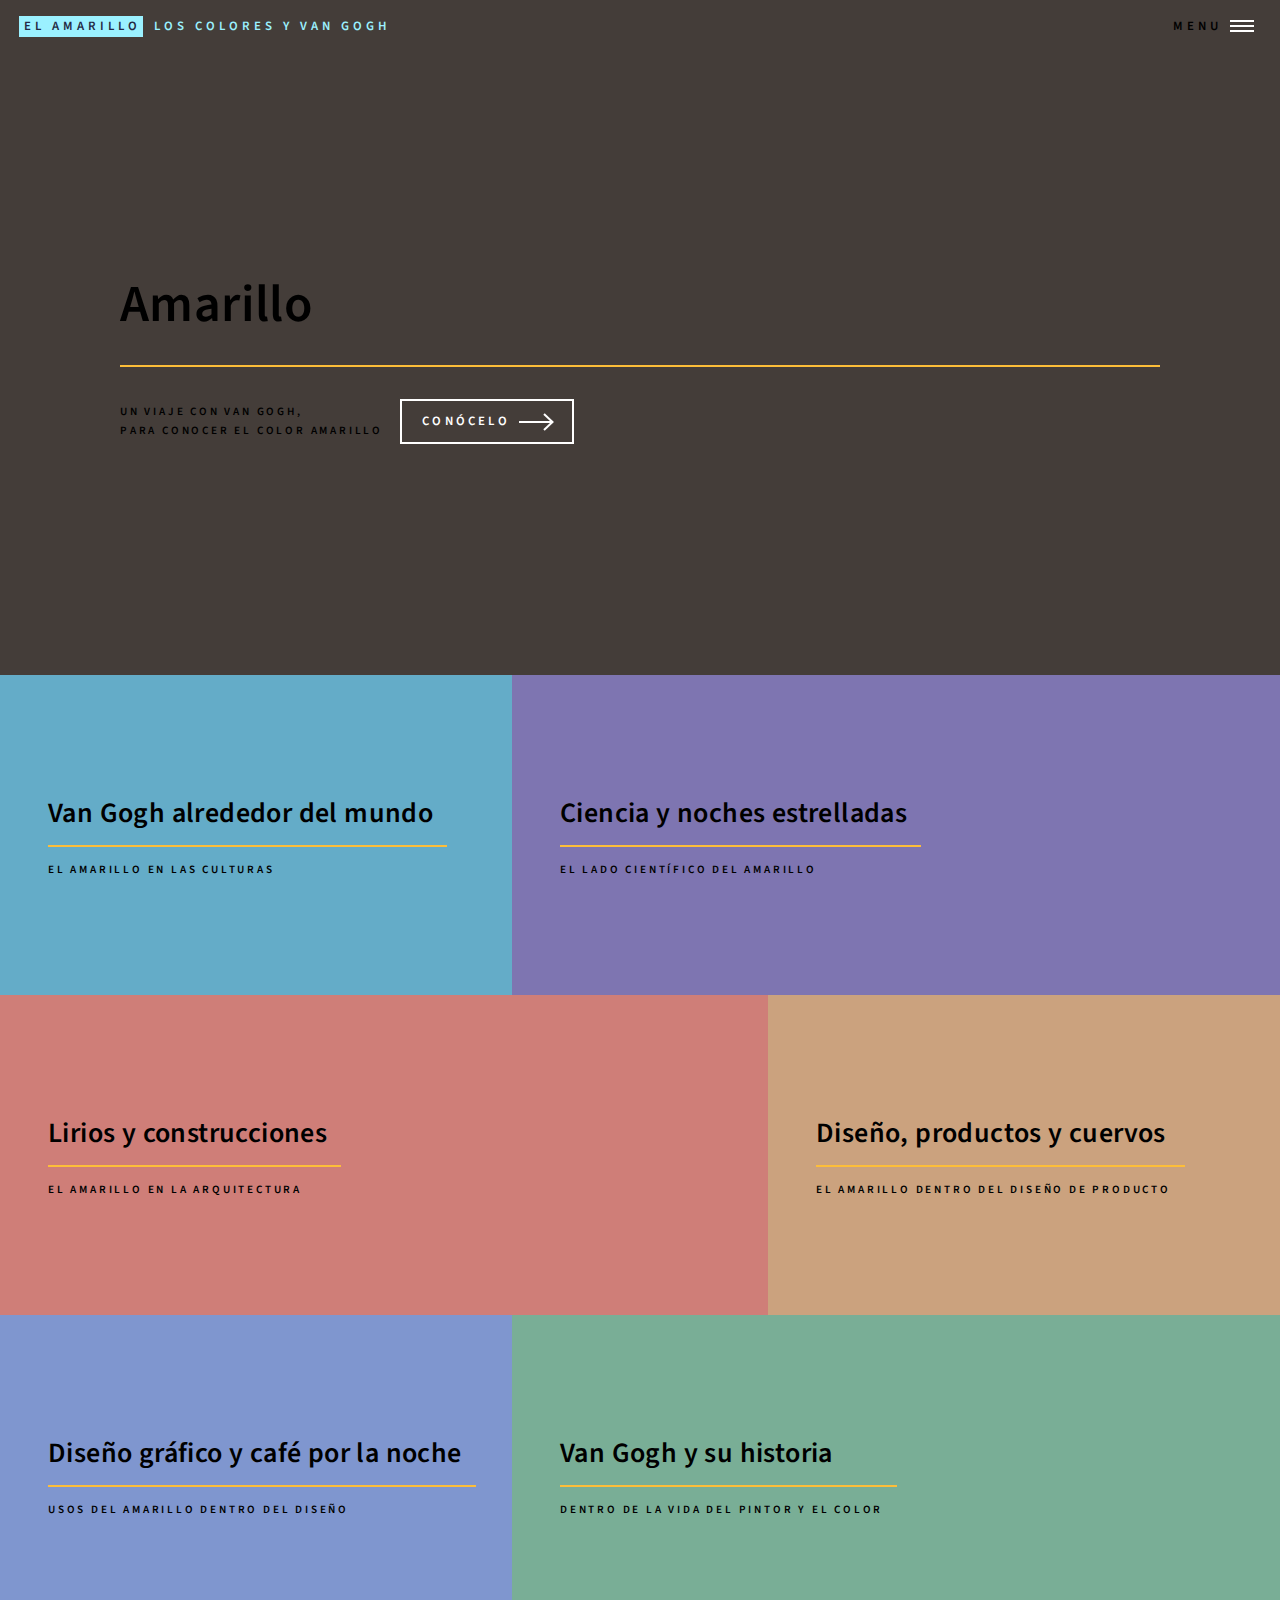
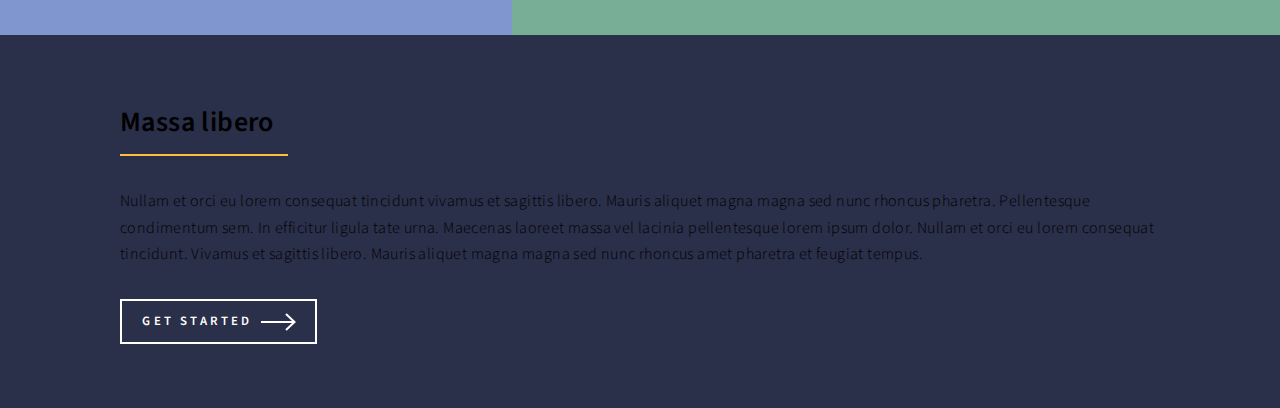
==== commit dce6ed64: "Update index.html" ====
--- a/index.html
+++ b/index.html
@@ -74,7 +74,7 @@
 										<img src="pic02.jpg" alt="" />
 									</span>
 									<header class="major">
-										<h3><a href="landing.html" class="link">Ciencia y noches estrelladas</a></h3>
+										<h3><a href="ciencia.html" class="link">Ciencia y noches estrelladas</a></h3>
 										<p>El lado científico del amarillo</p>
 									</header>
 								</article>
@@ -92,7 +92,7 @@
 										<img src="images/pic04.jpg" alt="" />
 									</span>
 									<header class="major">
-										<h3><a href="landing.html" class="link">Diseño, productos y cuervos</a></h3>
+										<h3><a href="dpa.html" class="link">Diseño, productos y cuervos</a></h3>
 										<p>El amarillo dentro del diseño de producto</p>
 									</header>
 								</article>
@@ -101,7 +101,7 @@
 										<img src="van goh 1.jpg" alt="" />
 									</span>
 									<header class="major">
-										<h3><a href="landing.html" class="link">Diseño gr&aacute;fico y caf&eacute; por la noche</a></h3>
+										<h3><a href="dgr.html" class="link">Diseño gr&aacute;fico y caf&eacute; por la noche</a></h3>
 										<p>Usos del amarillo dentro del diseño</p>
 									</header>
 								</article>
@@ -110,7 +110,7 @@
 										<img src="pic06.jpg" alt="" />
 									</span>
 									<header class="major">
-										<h3><a href="landing.html" class="link">Van Gogh y su historia</a></h3>
+										<h3><a href="vg.html" class="link">Van Gogh y su historia</a></h3>
 										<p>Dentro de la vida del pintor y el color</p>
 									</header>
 								</article>
@@ -124,7 +124,7 @@
 									</header>
 									<p>Nullam et orci eu lorem consequat tincidunt vivamus et sagittis libero. Mauris aliquet magna magna sed nunc rhoncus pharetra. Pellentesque condimentum sem. In efficitur ligula tate urna. Maecenas laoreet massa vel lacinia pellentesque lorem ipsum dolor. Nullam et orci eu lorem consequat tincidunt. Vivamus et sagittis libero. Mauris aliquet magna magna sed nunc rhoncus amet pharetra et feugiat tempus.</p>
 									<ul class="actions">
-										<li><a href="landing.html" class="button next">Get Started</a></li>
+										<li><a href="conclusiones.html" class="button next">Get Started</a></li>
 									</ul>
 								</div>
 							</section>
@@ -183,8 +183,8 @@
 							</section>
 						</div>
 					</section>
-
-				<!-- Footer -->
+<!--
+				<!-- Footer 
 					<footer id="footer">
 						<div class="inner">
 							<ul class="icons">
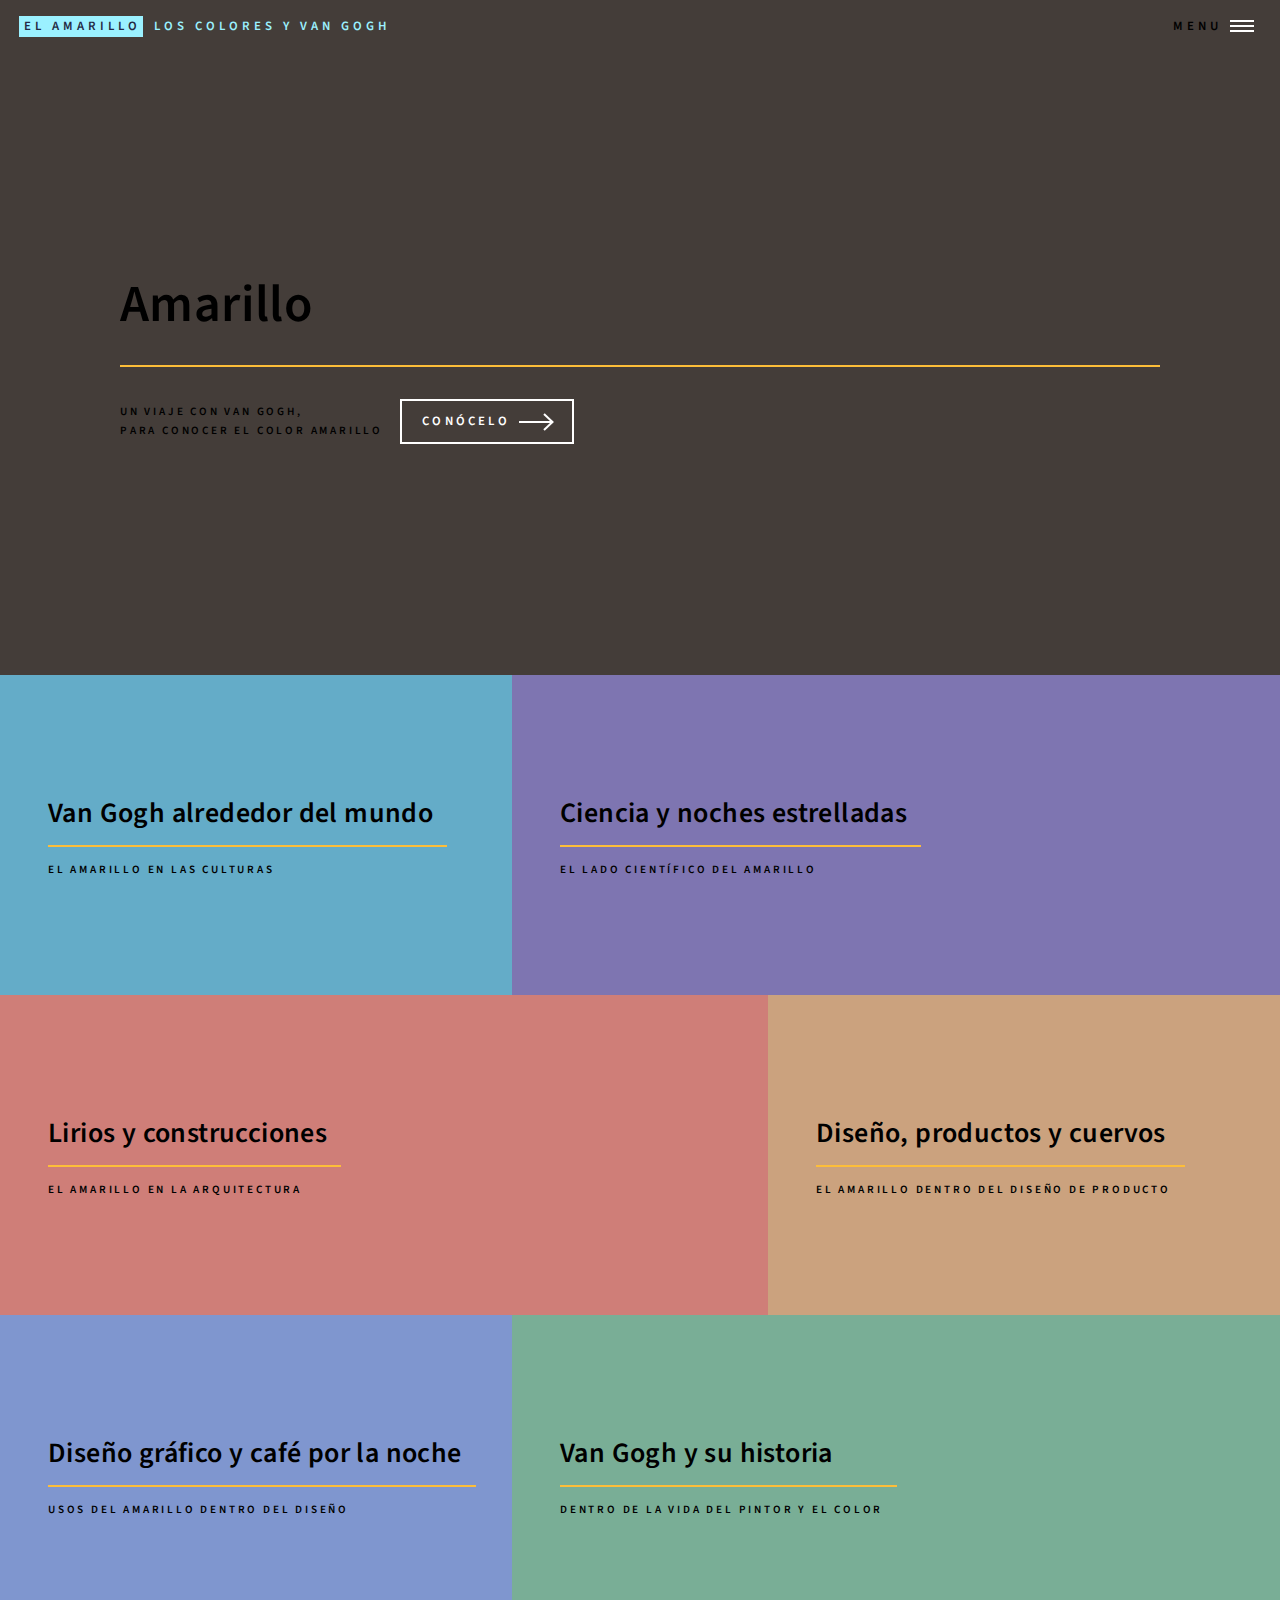
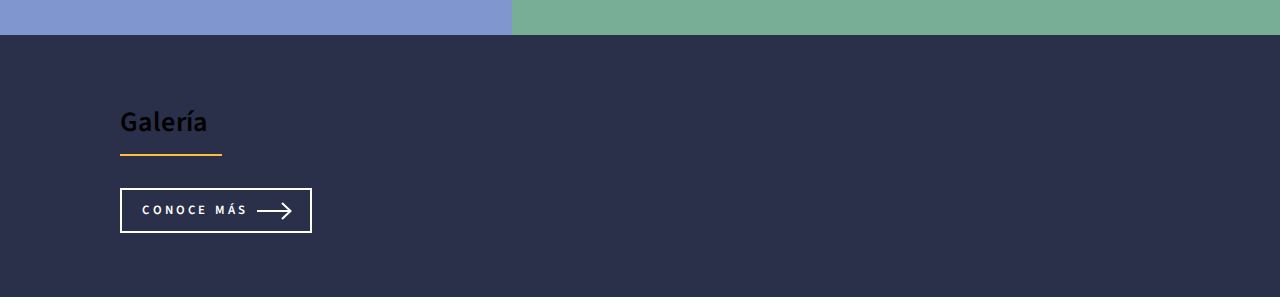
==== commit a4a39e7d: "Update index.html" ====
--- a/index.html
+++ b/index.html
@@ -29,13 +29,12 @@
 					<nav id="menu">
 						<ul class="links">
 							<li><a href="index.html">Home</a></li>
-							<li><a href="landing.html">Landing</a></li>
-							<li><a href="generic.html">Generic</a></li>
-							<li><a href="elements.html">Elements</a></li>
-						</ul>
-						<ul class="actions stacked">
-							<li><a href="#" class="button primary fit">Get Started</a></li>
-							<li><a href="#" class="button fit">Log In</a></li>
+							<li><a href="arquitectura.html">Arquitectura</a></li>
+							<li><a href="ciencia.html">Teoria</a></li>
+							<li><a href="cultura.html">Cultura</a></li>
+							<li><a href="dpa.html">Diseño de producto</a></li>
+							<li><a href="dgr.html">Diseño gráfico</a></li>
+							<li><a href="vg.html">Van Gogh</a></li>
 						</ul>
 					</nav>
 
@@ -120,11 +119,11 @@
 							<section id="two">
 								<div class="inner">
 									<header class="major">
-										<h2>Massa libero</h2>
-									</header>
-									<p>Nullam et orci eu lorem consequat tincidunt vivamus et sagittis libero. Mauris aliquet magna magna sed nunc rhoncus pharetra. Pellentesque condimentum sem. In efficitur ligula tate urna. Maecenas laoreet massa vel lacinia pellentesque lorem ipsum dolor. Nullam et orci eu lorem consequat tincidunt. Vivamus et sagittis libero. Mauris aliquet magna magna sed nunc rhoncus amet pharetra et feugiat tempus.</p>
+										<h2>Galería</h2>
+									</header>
+									<p></p>
 									<ul class="actions">
-										<li><a href="conclusiones.html" class="button next">Get Started</a></li>
+										<li><a href="generic.html" class="button next">Conoce más</a></li>
 									</ul>
 								</div>
 							</section>
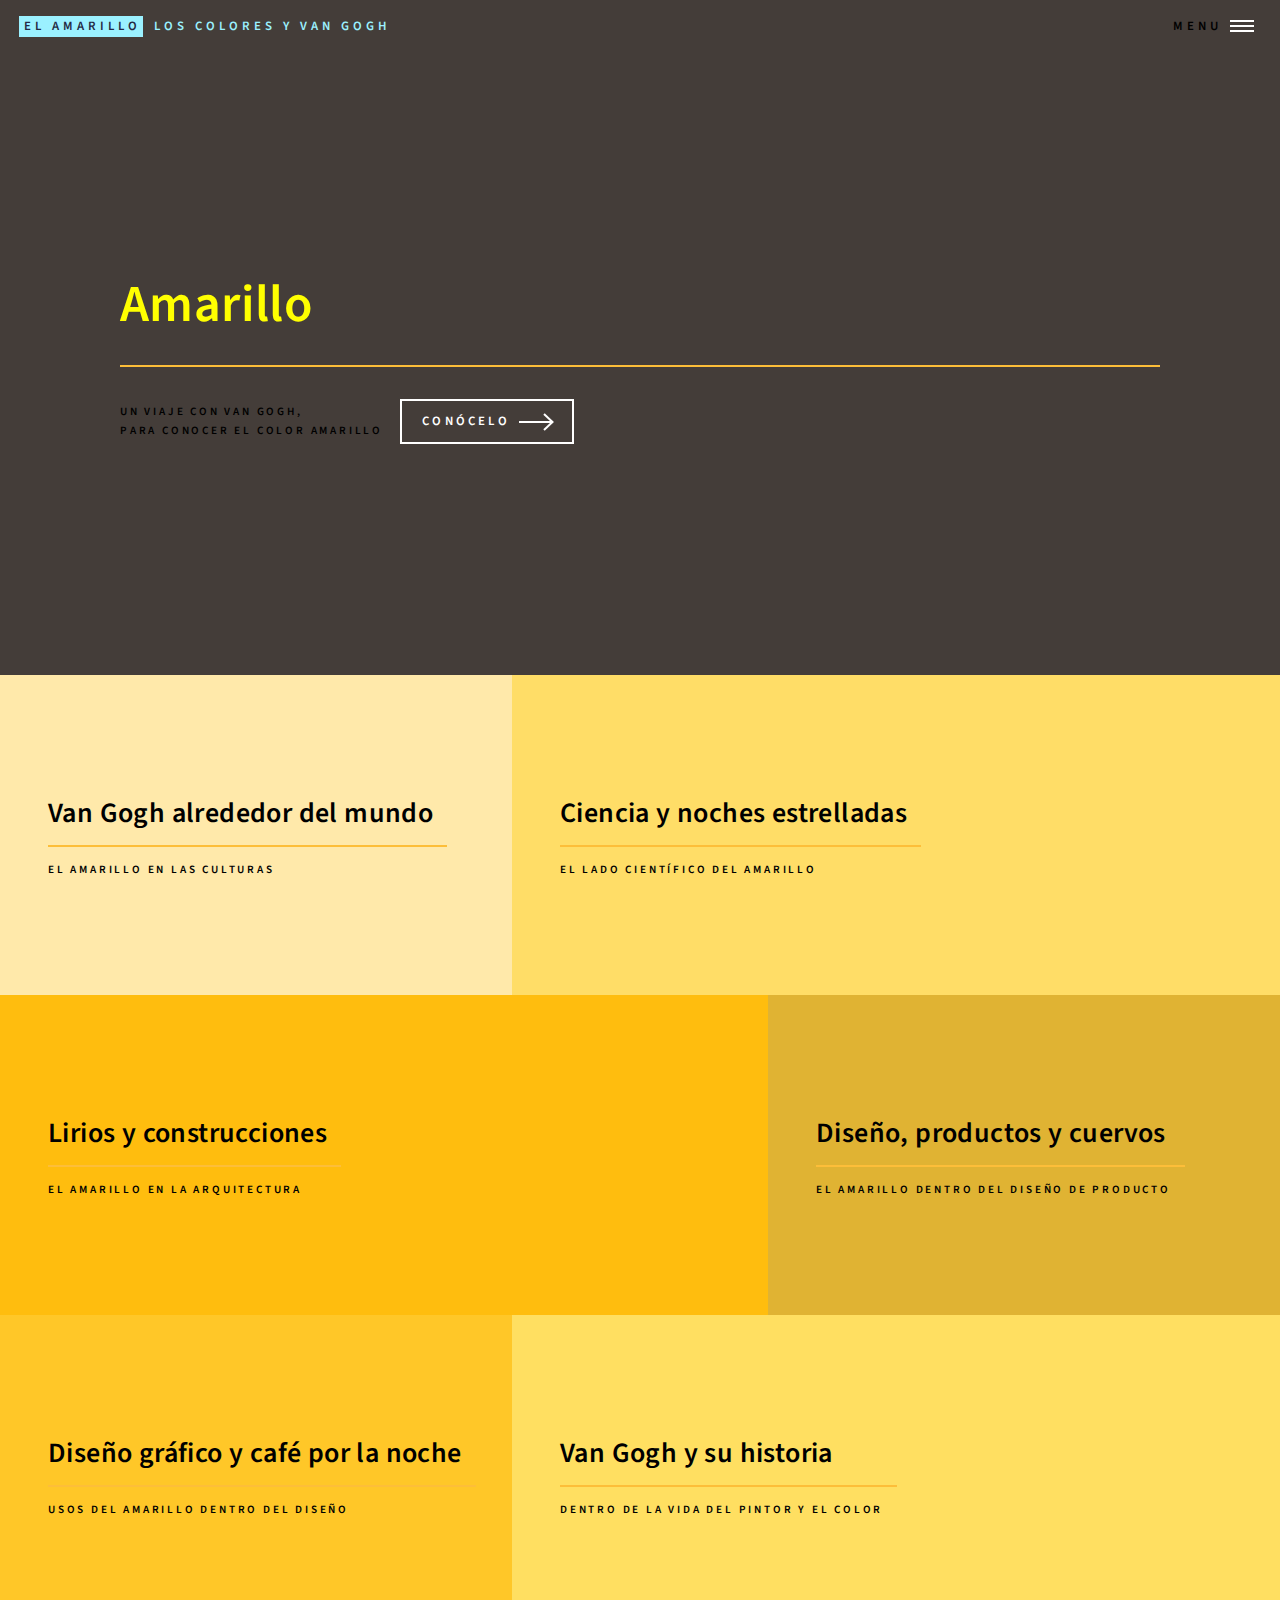
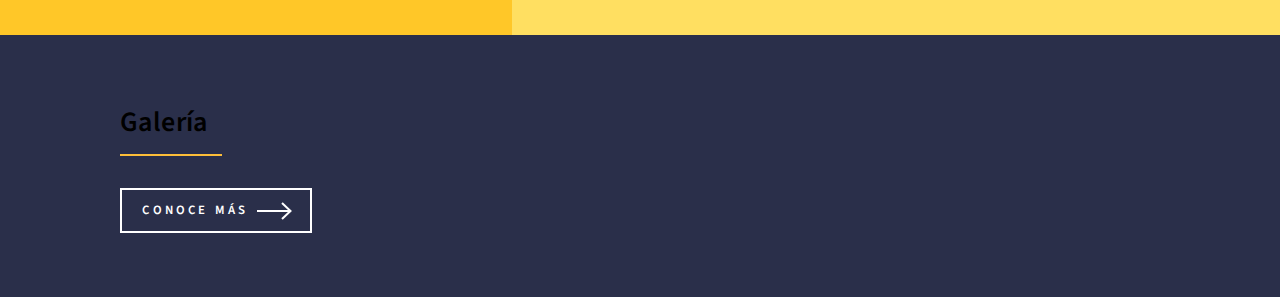
==== commit 6af3df77: "Update index.html" ====
--- a/index.html
+++ b/index.html
@@ -42,7 +42,7 @@
 					<section id="banner" class="major">
 						<div class="inner">
 							<header class="major">
-								<h1>Amarillo</h1>
+								<h1 style="color:yellow";>Amarillo</h1>
 							</header>
 							<div class="content">
 								<p>Un viaje con Van Gogh,<br />
--- a/main.css
+++ b/main.css
@@ -2402,8 +2402,8 @@
 				}
 
 					ul.pagination li > .page.active:hover {
-						background-color: #9bf1ff;
-						color: #242943 !important;
+						background-color: #faa307;
+						color: #ffffff !important;
 					}
 
 					ul.pagination li > .page.active:active {
@@ -2799,7 +2799,7 @@
 			}
 
 			.tiles article:after {
-				background-color: rgba(36, 41, 67, 0.25);
+				background-color: #fcac5d;
 				content: '';
 				display: block;
 				height: 100%;
@@ -2831,27 +2831,27 @@
 			}
 
 			.tiles article:nth-child(6n - 5):before {
-				background-color: #6fc3df;
+				background-color: #fff3b7;
 			}
 
 			.tiles article:nth-child(6n - 4):before {
-				background-color: #8d82c4;
+				background-color: #ffe568;
 			}
 
 			.tiles article:nth-child(6n - 3):before {
-				background-color: #ec8d81;
+				background-color: #ffbf00;
 			}
 
 			.tiles article:nth-child(6n - 2):before {
-				background-color: #e7b788;
+				background-color: #dbb42c;
 			}
 
 			.tiles article:nth-child(6n - 1):before {
-				background-color: #8ea9e8;
+				background-color: #ffcb1f;
 			}
 
 			.tiles article:nth-child(6n):before {
-				background-color: #87c5a4;
+				background-color: #ffe761;
 			}
 
 		@media screen and (max-width: 1280px) {
